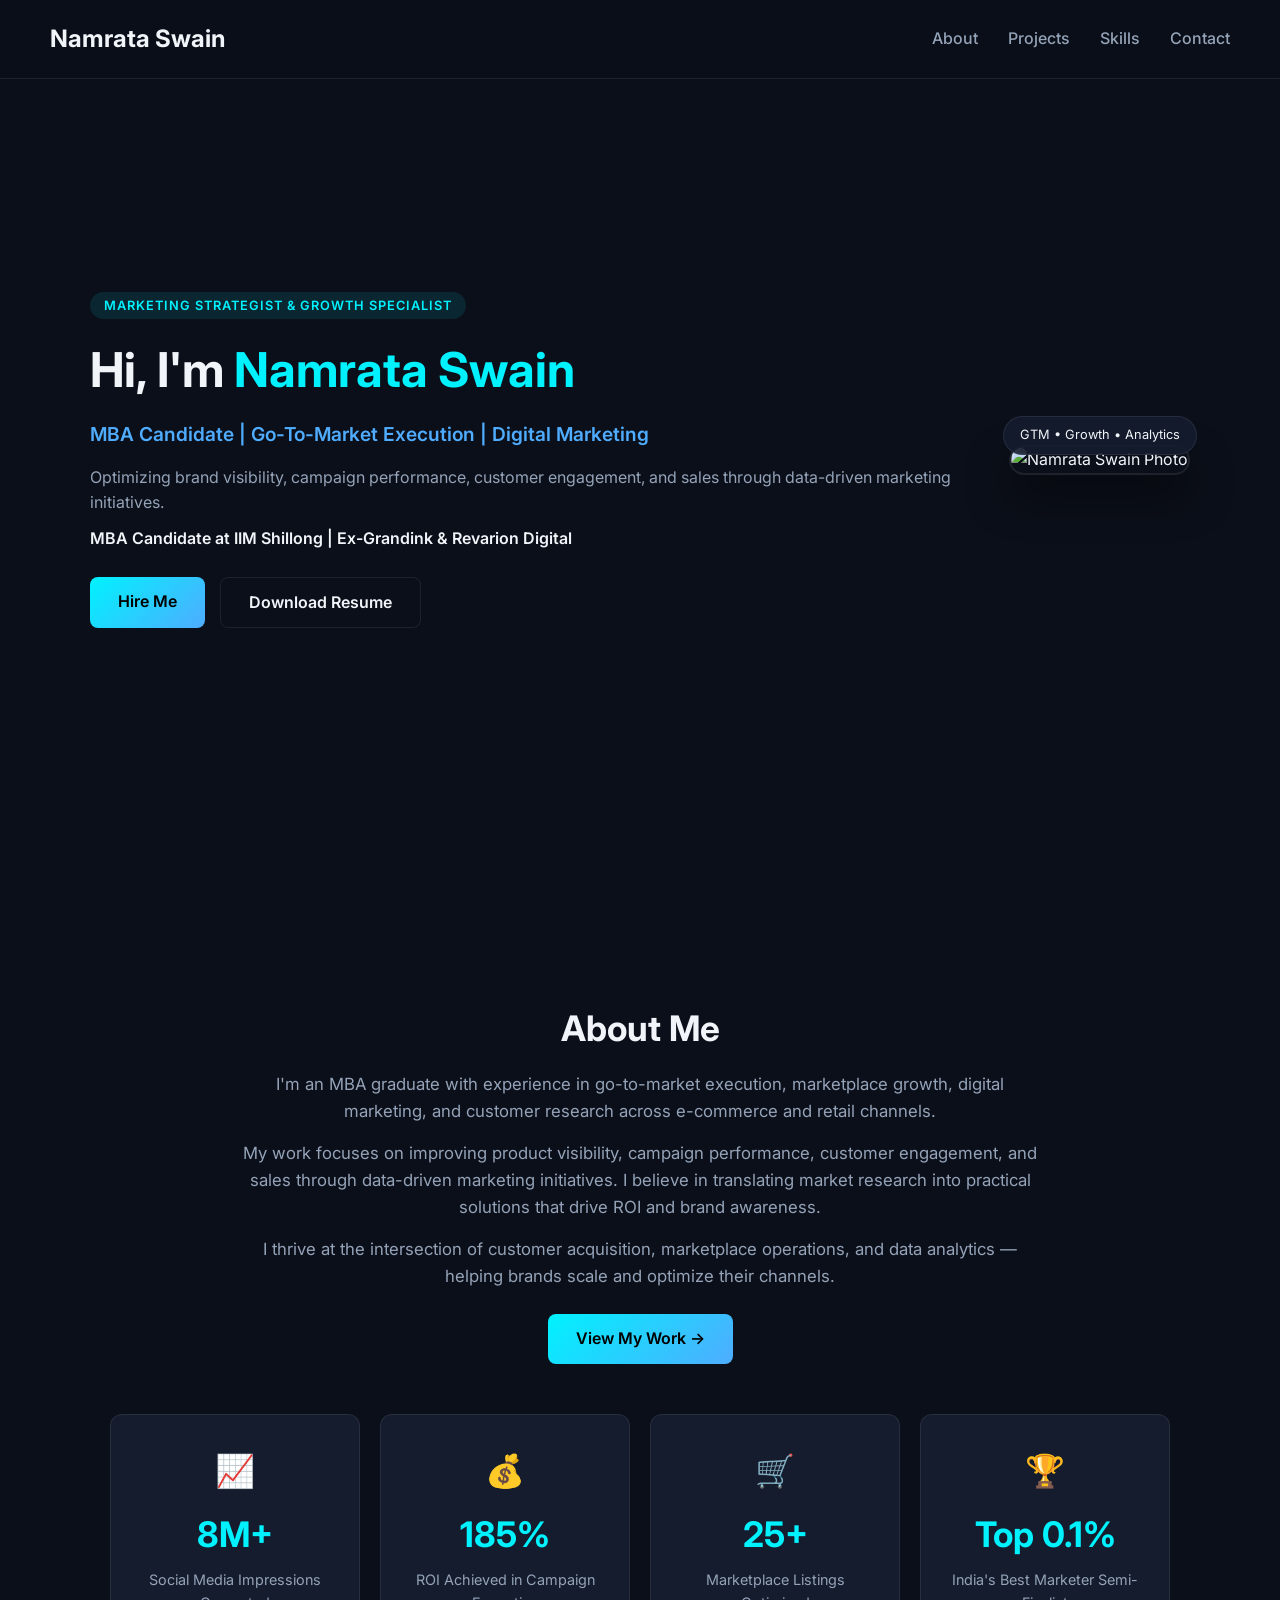
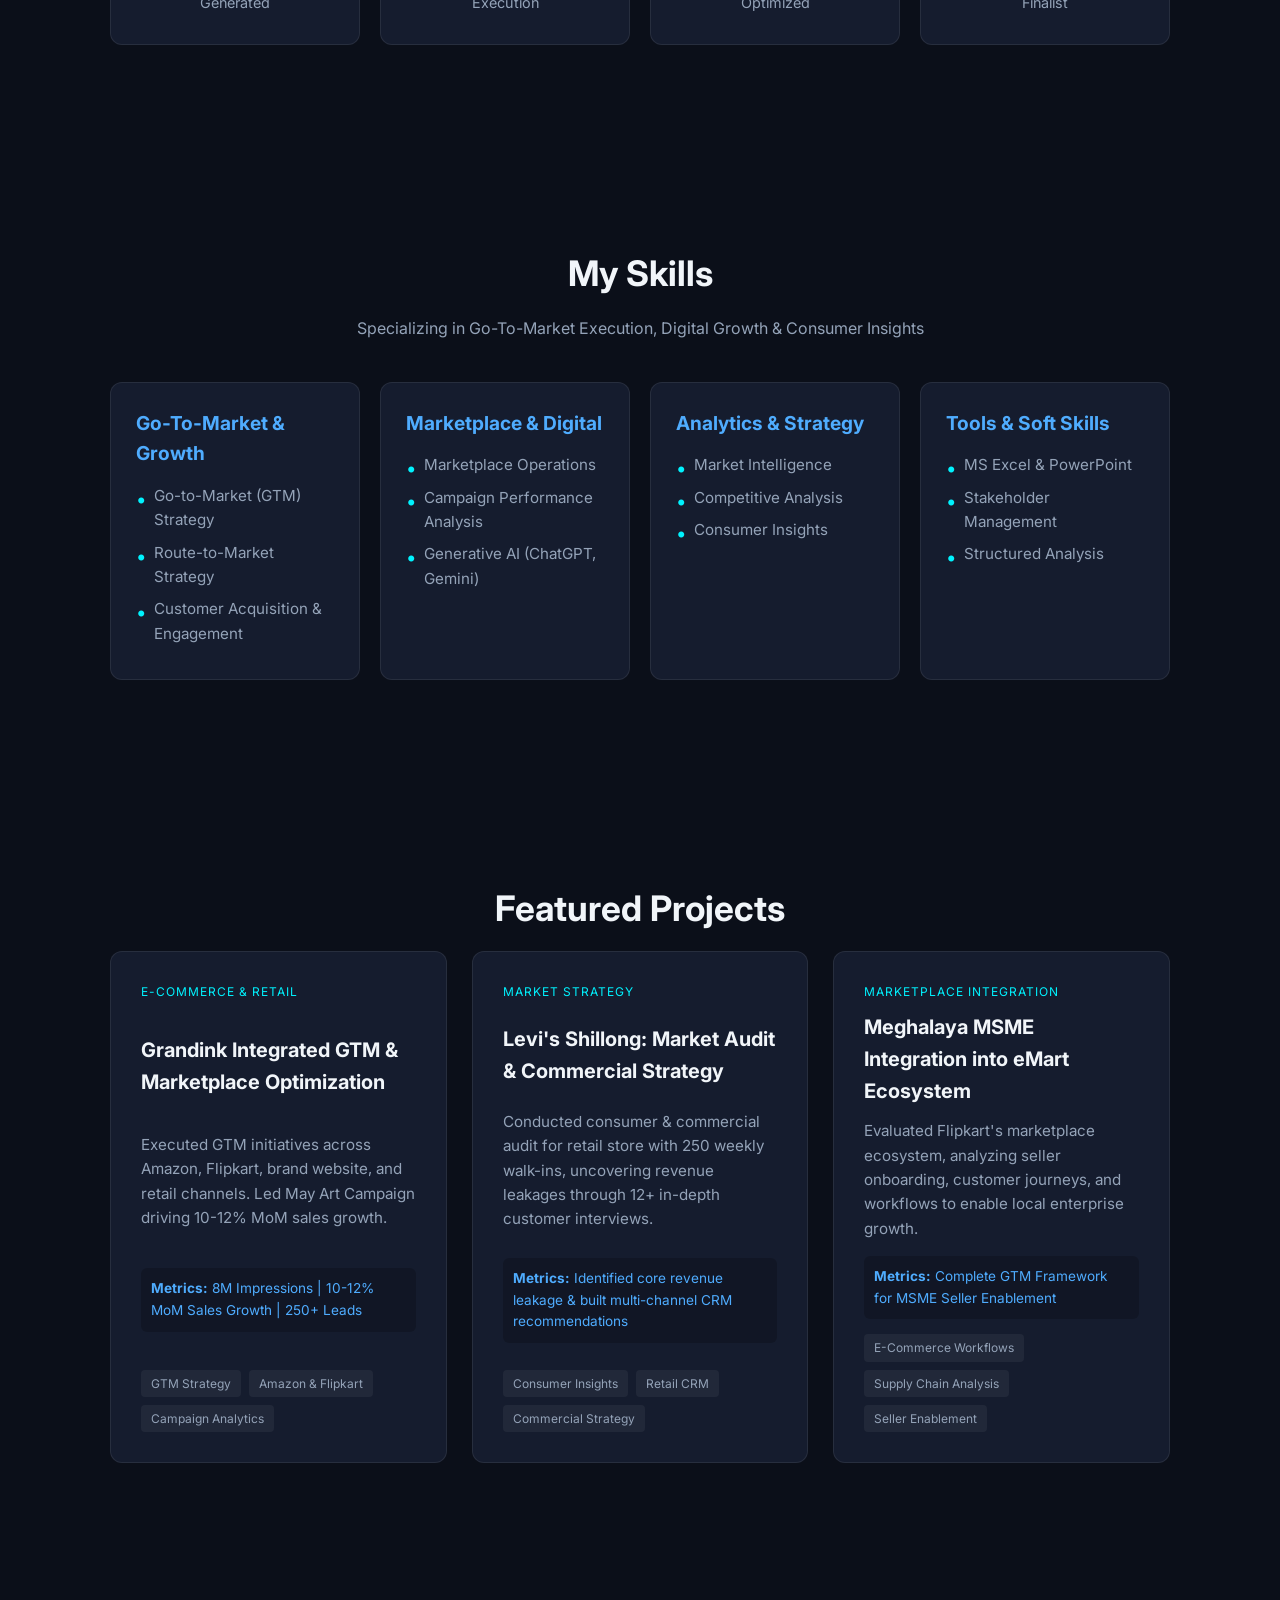
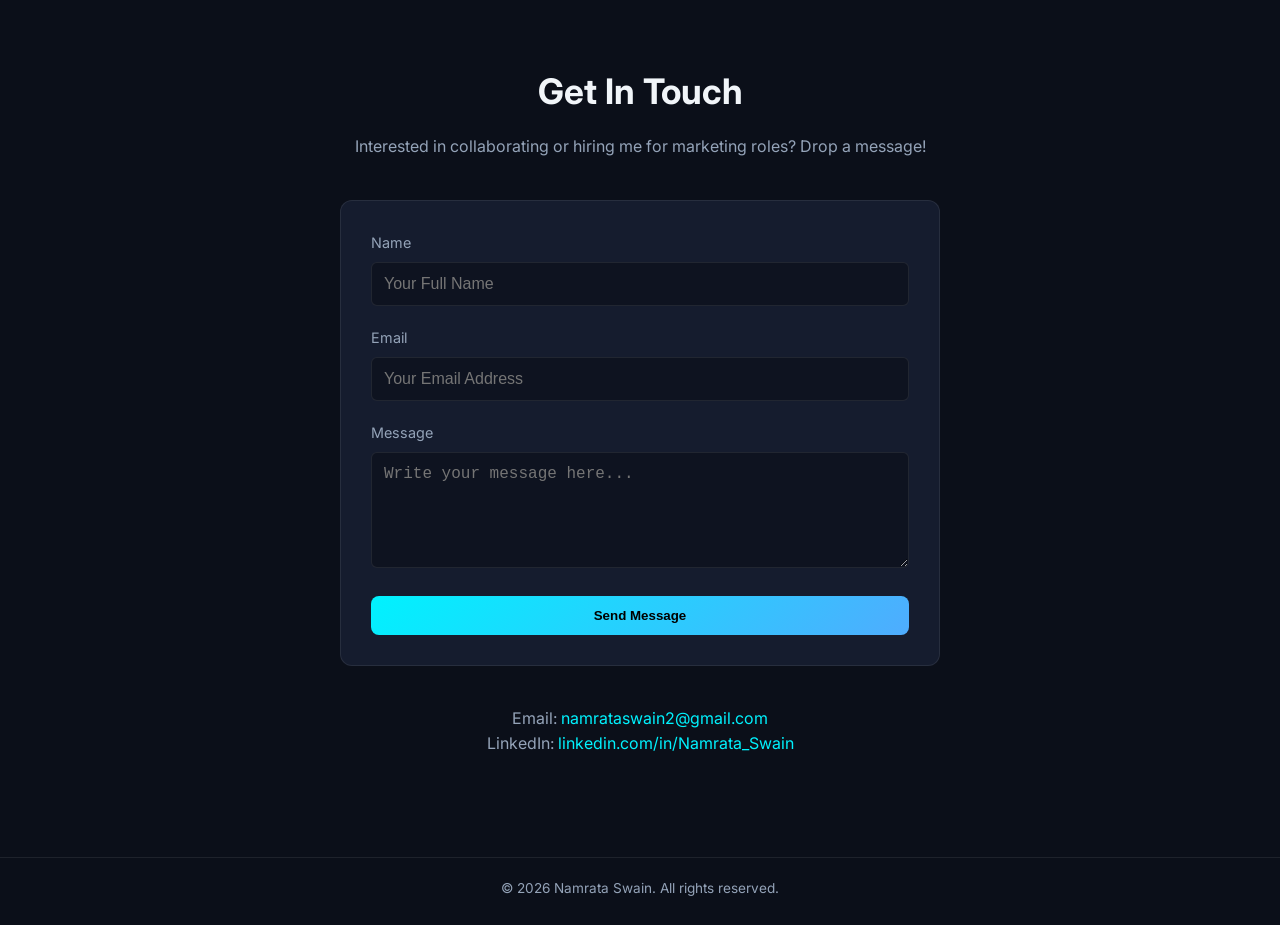
==== index.html @ 2a0ddb15 "Add files via upload" ====
<!DOCTYPE html><html lang="en"><head><meta http-equiv="Content-Type" content="text/html; charset=UTF-8">
  
  <meta name="viewport" content="width=device-width, initial-scale=1.0">
  <title>Namrata Swain | Marketing Portfolio</title>
  <link rel="stylesheet" href="style.css">
  <link rel="preconnect" href="https://fonts.googleapis.com/">
  <link rel="preconnect" href="https://fonts.gstatic.com/" crossorigin="">
  <link href="https://fonts.googleapis.com/css2?family=Inter:wght@300;400;600;700&amp;display=swap" rel="stylesheet">
</head>
<body>

  <!-- Navigation Bar -->
  <nav class="navbar">
    <div class="logo">Namrata Swain</div>
    <ul class="nav-links">
      <li><a href="file:///C:/Users/asus/Downloads/gemini-code-1789942328117.html#about">About</a></li>
      <li><a href="file:///C:/Users/asus/Downloads/gemini-code-1789942328117.html#projects">Projects</a></li>
      <li><a href="file:///C:/Users/asus/Downloads/gemini-code-1789942328117.html#skills">Skills</a></li>
      <li><a href="file:///C:/Users/asus/Downloads/gemini-code-1789942328117.html#contact">Contact</a></li>
    </ul>
  </nav>

  <!-- Section 1: Hero / Introduction -->
  <section id="home" class="hero-section">
    <div class="hero-container">
      <div class="hero-text">
        <span class="badge">MARKETING STRATEGIST &amp; GROWTH SPECIALIST</span>
        <h1>Hi, I'm <span class="highlight">Namrata Swain</span></h1>
        <h2>MBA Candidate | Go-To-Market Execution | Digital Marketing</h2>
        <p>Optimizing brand visibility, campaign performance, customer engagement, and sales through data-driven marketing initiatives.</p>
        <p class="sub-lead">MBA Candidate at IIM Shillong | Ex-Grandink &amp; Revarion Digital</p>
        <div class="hero-buttons">
          <a href="file:///C:/Users/asus/Downloads/gemini-code-1789942328117.html#contact" class="btn btn-primary">Hire Me</a>
          <a href="file:///C:/Users/asus/Downloads/Namrata_Swain_CV.pdf" download="" class="btn btn-secondary">Download Resume</a>
        </div>
      </div>
      <div class="hero-image-container">
        <!-- Photo path added below -->
        <img src="file:///C:/Users/asus/Desktop/Documents/profile.jpg.jpg" alt="Namrata Swain Photo" class="profile-img">
        <div class="img-badge">GTM • Growth • Analytics</div>
      </div>
    </div>
  </section>

  <!-- Section 2: About Me -->
  <section id="about" class="about-section">
    <div class="container">
      <h2 class="section-title">About Me</h2>
      <div class="about-content">
        <p>I'm an MBA graduate with experience in go-to-market execution, marketplace growth, digital marketing, and customer research across e-commerce and retail channels.</p>
        <p>My work focuses on improving product visibility, campaign performance, customer engagement, and sales through data-driven marketing initiatives. I believe in translating market research into practical solutions that drive ROI and brand awareness.</p>
        <p>I thrive at the intersection of customer acquisition, marketplace operations, and data analytics — helping brands scale and optimize their channels.</p>
        <div class="about-action">
          <a href="file:///C:/Users/asus/Downloads/gemini-code-1789942328117.html#projects" class="btn btn-primary">View My Work →</a>
        </div>
      </div>

      <!-- Highlights Grid (Interactive Boxes) -->
      <div class="stats-grid">
        <div class="stat-card">
          <div class="stat-icon">📈</div>
          <div class="stat-number">8M+</div>
          <div class="stat-label">Social Media Impressions Generated</div>
        </div>
        <div class="stat-card">
          <div class="stat-icon">💰</div>
          <div class="stat-number">185%</div>
          <div class="stat-label">ROI Achieved in Campaign Execution</div>
        </div>
        <div class="stat-card">
          <div class="stat-icon">🛒</div>
          <div class="stat-number">25+</div>
          <div class="stat-label">Marketplace Listings Optimized</div>
        </div>
        <div class="stat-card">
          <div class="stat-icon">🏆</div>
          <div class="stat-number">Top 0.1%</div>
          <div class="stat-label">India's Best Marketer Semi-Finalist</div>
        </div>
      </div>
    </div>
  </section>

  <!-- Section 3: Skills -->
  <section id="skills" class="skills-section">
    <div class="container">
      <h2 class="section-title">My Skills</h2>
      <p class="section-subtitle">Specializing in Go-To-Market Execution, Digital Growth &amp; Consumer Insights</p>
      
      <div class="skills-grid">
        <div class="skill-card">
          <h3>Go-To-Market &amp; Growth</h3>
          <ul>
            <li>Go-to-Market (GTM) Strategy</li>
            <li>Route-to-Market Strategy</li>
            <li>Customer Acquisition &amp; Engagement</li>
          </ul>
        </div>
        <div class="skill-card">
          <h3>Marketplace &amp; Digital</h3>
          <ul>
            <li>Marketplace Operations</li>
            <li>Campaign Performance Analysis</li>
            <li>Generative AI (ChatGPT, Gemini)</li>
          </ul>
        </div>
        <div class="skill-card">
          <h3>Analytics &amp; Strategy</h3>
          <ul>
            <li>Market Intelligence</li>
            <li>Competitive Analysis</li>
            <li>Consumer Insights</li>
          </ul>
        </div>
        <div class="skill-card">
          <h3>Tools &amp; Soft Skills</h3>
          <ul>
            <li>MS Excel &amp; PowerPoint</li>
            <li>Stakeholder Management</li>
            <li>Structured Analysis</li>
          </ul>
        </div>
      </div>
    </div>
  </section>

  <!-- Section 4: Projects -->
  <section id="projects" class="projects-section">
    <div class="container">
      <h2 class="section-title">Featured Projects</h2>
      <div class="projects-grid">
        
        <!-- Project 1 -->
        <div class="project-card">
          <div class="project-tag">E-Commerce &amp; Retail</div>
          <h3>Grandink Integrated GTM &amp; Marketplace Optimization</h3>
          <p class="project-desc">Executed GTM initiatives across Amazon, Flipkart, brand website, and retail channels. Led May Art Campaign driving 10-12% MoM sales growth.</p>
          <div class="project-metrics">
            <span><strong>Metrics:</strong> 8M Impressions | 10-12% MoM Sales Growth | 250+ Leads</span>
          </div>
          <div class="project-tools">
            <span class="tool-badge">GTM Strategy</span>
            <span class="tool-badge">Amazon &amp; Flipkart</span>
            <span class="tool-badge">Campaign Analytics</span>
          </div>
        </div>

        <!-- Project 2 -->
        <div class="project-card">
          <div class="project-tag">Market Strategy</div>
          <h3>Levi's Shillong: Market Audit &amp; Commercial Strategy</h3>
          <p class="project-desc">Conducted consumer &amp; commercial audit for retail store with 250 weekly walk-ins, uncovering revenue leakages through 12+ in-depth customer interviews.</p>
          <div class="project-metrics">
            <span><strong>Metrics:</strong> Identified core revenue leakage &amp; built multi-channel CRM recommendations</span>
          </div>
          <div class="project-tools">
            <span class="tool-badge">Consumer Insights</span>
            <span class="tool-badge">Retail CRM</span>
            <span class="tool-badge">Commercial Strategy</span>
          </div>
        </div>

        <!-- Project 3 -->
        <div class="project-card">
          <div class="project-tag">Marketplace Integration</div>
          <h3>Meghalaya MSME Integration into eMart Ecosystem</h3>
          <p class="project-desc">Evaluated Flipkart's marketplace ecosystem, analyzing seller onboarding, customer journeys, and workflows to enable local enterprise growth.</p>
          <div class="project-metrics">
            <span><strong>Metrics:</strong> Complete GTM Framework for MSME Seller Enablement</span>
          </div>
          <div class="project-tools">
            <span class="tool-badge">E-Commerce Workflows</span>
            <span class="tool-badge">Supply Chain Analysis</span>
            <span class="tool-badge">Seller Enablement</span>
          </div>
        </div>

      </div>
    </div>
  </section>

  <!-- Section 5: Contact -->
  <section id="contact" class="contact-section">
    <div class="container">
      <h2 class="section-title">Get In Touch</h2>
      <p class="section-subtitle">Interested in collaborating or hiring me for marketing roles? Drop a message!</p>
      
      <form action="https://formspree.io/f/YOUR_FORMSPREE_ID" method="POST" class="contact-form">
        <div class="form-group">
          <label for="name">Name</label>
          <input type="text" id="name" name="name" placeholder="Your Full Name" required="">
        </div>
        <div class="form-group">
          <label for="email">Email</label>
          <input type="email" id="email" name="email" placeholder="Your Email Address" required="">
        </div>
        <div class="form-group">
          <label for="message">Message</label>
          <textarea id="message" name="message" rows="5" placeholder="Write your message here..." required=""></textarea>
        </div>
        <button type="submit" class="btn btn-primary btn-block">Send Message</button>
      </form>

      <div class="contact-footer">
        <p>Email: <a href="mailto:namrataswain2@gmail.com">namrataswain2@gmail.com</a></p>
        <p>LinkedIn: <a href="https://linkedin.com/in/Namrata_Swain" target="_blank">linkedin.com/in/Namrata_Swain</a></p>
      </div>
    </div>
  </section>

  <footer class="footer">
    <p>© 2026 Namrata Swain. All rights reserved.</p>
  </footer>

</body></html>
---- style.css ----
:root {
  --bg-dark: #0b0f19;
  --bg-card: #151c2e;
  --text-main: #f1f5f9;
  --text-muted: #94a3b8;
  --accent-cyan: #00f2fe;
  --accent-purple: #4facfe;
  --btn-gradient: linear-gradient(135deg, #00f2fe 0%, #4facfe 100%);
  --card-border: rgba(255, 255, 255, 0.08);
}

* {
  margin: 0;
  padding: 0;
  box-sizing: border-box;
}

body {
  font-family: 'Inter', sans-serif;
  background-color: var(--bg-dark);
  color: var(--text-main);
  line-height: 1.6;
  scroll-behavior: smooth;
}

.container {
  max-width: 1100px;
  margin: 0 auto;
  padding: 0 20px;
}

/* Navbar */
.navbar {
  display: flex;
  justify-content: space-between;
  align-items: center;
  padding: 20px 50px;
  position: fixed;
  top: 0;
  width: 100%;
  background: rgba(11, 15, 25, 0.9);
  backdrop-filter: blur(10px);
  z-index: 1000;
  border-bottom: 1px solid var(--card-border);
}

.logo {
  font-size: 1.5rem;
  font-weight: 700;
  color: var(--text-main);
}

.nav-links {
  display: flex;
  list-style: none;
  gap: 30px;
}

.nav-links a {
  color: var(--text-muted);
  text-decoration: none;
  font-weight: 500;
  transition: color 0.3s;
}

.nav-links a:hover {
  color: var(--accent-cyan);
}

/* Sections */
section {
  padding: 100px 20px;
}

.section-title {
  font-size: 2.2rem;
  font-weight: 700;
  margin-bottom: 15px;
  text-align: center;
}

.section-subtitle {
  text-align: center;
  color: var(--text-muted);
  margin-bottom: 40px;
}

/* Hero Section */
.hero-section {
  min-height: 100vh;
  display: flex;
  align-items: center;
  justify-content: center;
  padding-top: 120px;
}

.hero-container {
  max-width: 1100px;
  display: flex;
  align-items: center;
  gap: 50px;
  flex-wrap: wrap;
}

.hero-text {
  flex: 1;
  min-width: 300px;
}

.badge {
  background: rgba(0, 242, 254, 0.1);
  color: var(--accent-cyan);
  padding: 6px 14px;
  border-radius: 20px;
  font-size: 0.8rem;
  font-weight: 600;
  letter-spacing: 1px;
}

.hero-text h1 {
  font-size: 3rem;
  margin: 15px 0 10px;
}

.highlight {
  color: var(--accent-cyan);
}

.hero-text h2 {
  font-size: 1.2rem;
  color: var(--accent-purple);
  margin-bottom: 15px;
  font-weight: 600;
}

.hero-text p {
  color: var(--text-muted);
  margin-bottom: 10px;
}

.sub-lead {
  font-weight: 600;
  color: var(--text-main) !important;
  margin-bottom: 25px !important;
}

.hero-buttons {
  display: flex;
  gap: 15px;
}

/* Buttons */
.btn {
  padding: 12px 28px;
  border-radius: 8px;
  text-decoration: none;
  font-weight: 600;
  transition: all 0.3s ease;
  cursor: pointer;
  display: inline-block;
  border: none;
}

.btn-primary {
  background: var(--btn-gradient);
  color: #000;
}

.btn-primary:hover {
  transform: translateY(-2px);
  box-shadow: 0 10px 20px rgba(0, 242, 254, 0.3);
}

.btn-secondary {
  background: transparent;
  color: var(--text-main);
  border: 1px solid var(--card-border);
}

.btn-secondary:hover {
  border-color: var(--accent-cyan);
  color: var(--accent-cyan);
}

.btn-block {
  width: 100%;
}

/* Hero Image */
.hero-image-container {
  position: relative;
}

.profile-img {
  width: 320px;
  height: 400px;
  object-fit: cover;
  border-radius: 16px;
  border: 2px solid var(--card-border);
  box-shadow: 0 20px 40px rgba(0, 0, 0, 0.5);
}

.img-badge {
  position: absolute;
  bottom: 20px;
  left: 50%;
  transform: translateX(-50%);
  background: rgba(21, 28, 46, 0.9);
  padding: 8px 16px;
  border-radius: 20px;
  font-size: 0.8rem;
  border: 1px solid var(--card-border);
  white-space: nowrap;
}

/* About & Stats */
.about-content {
  max-width: 800px;
  margin: 0 auto 50px;
  text-align: center;
}

.about-content p {
  color: var(--text-muted);
  margin-bottom: 15px;
  font-size: 1.05rem;
}

.about-action {
  margin-top: 25px;
}

.stats-grid {
  display: grid;
  grid-template-columns: repeat(auto-fit, minmax(220px, 1fr));
  gap: 20px;
  margin-top: 40px;
}

.stat-card {
  background: var(--bg-card);
  padding: 30px 20px;
  border-radius: 12px;
  text-align: center;
  border: 1px solid var(--card-border);
  transition: all 0.3s ease;
}

.stat-card:hover {
  transform: translateY(-8px);
  border-color: var(--accent-cyan);
  box-shadow: 0 10px 30px rgba(0, 242, 254, 0.15);
}

.stat-icon {
  font-size: 2rem;
  margin-bottom: 10px;
}

.stat-number {
  font-size: 2.2rem;
  font-weight: 700;
  color: var(--accent-cyan);
}

.stat-label {
  color: var(--text-muted);
  font-size: 0.9rem;
  margin-top: 5px;
}

/* Skills Grid */
.skills-grid {
  display: grid;
  grid-template-columns: repeat(auto-fit, minmax(240px, 1fr));
  gap: 20px;
}

.skill-card {
  background: var(--bg-card);
  padding: 25px;
  border-radius: 12px;
  border: 1px solid var(--card-border);
  transition: transform 0.3s ease;
}

.skill-card:hover {
  transform: translateY(-5px);
  border-color: var(--accent-cyan);
}

.skill-card h3 {
  font-size: 1.2rem;
  margin-bottom: 15px;
  color: var(--accent-purple);
}

.skill-card ul {
  list-style: none;
}

.skill-card li {
  color: var(--text-muted);
  margin-bottom: 8px;
  font-size: 0.95rem;
  position: relative;
  padding-left: 18px;
}

.skill-card li::before {
  content: "•";
  color: var(--accent-cyan);
  position: absolute;
  left: 0;
  font-size: 1.2rem;
}

/* Projects */
.projects-grid {
  display: grid;
  grid-template-columns: repeat(auto-fit, minmax(300px, 1fr));
  gap: 25px;
}

.project-card {
  background: var(--bg-card);
  padding: 30px;
  border-radius: 12px;
  border: 1px solid var(--card-border);
  display: flex;
  flex-direction: column;
  justify-content: space-between;
  transition: border-color 0.3s ease;
}

.project-card:hover {
  border-color: var(--accent-cyan);
}

.project-tag {
  font-size: 0.75rem;
  color: var(--accent-cyan);
  text-transform: uppercase;
  letter-spacing: 1px;
  margin-bottom: 10px;
}

.project-card h3 {
  font-size: 1.25rem;
  margin-bottom: 12px;
}

.project-desc {
  color: var(--text-muted);
  font-size: 0.95rem;
  margin-bottom: 15px;
}

.project-metrics {
  background: rgba(0, 0, 0, 0.2);
  padding: 10px;
  border-radius: 6px;
  font-size: 0.85rem;
  color: var(--accent-purple);
  margin-bottom: 15px;
}

.project-tools {
  display: flex;
  gap: 8px;
  flex-wrap: wrap;
}

.tool-badge {
  background: rgba(255, 255, 255, 0.05);
  padding: 4px 10px;
  border-radius: 4px;
  font-size: 0.75rem;
  color: var(--text-muted);
}

/* Contact Form */
.contact-form {
  max-width: 600px;
  margin: 0 auto 40px;
  background: var(--bg-card);
  padding: 30px;
  border-radius: 12px;
  border: 1px solid var(--card-border);
}

.form-group {
  margin-bottom: 20px;
}

.form-group label {
  display: block;
  margin-bottom: 8px;
  font-size: 0.9rem;
  color: var(--text-muted);
}

.form-group input,
.form-group textarea {
  width: 100%;
  padding: 12px;
  background: rgba(0, 0, 0, 0.3);
  border: 1px solid var(--card-border);
  border-radius: 6px;
  color: #fff;
  font-size: 1rem;
}

.form-group input:focus,
.form-group textarea:focus {
  outline: none;
  border-color: var(--accent-cyan);
}

.contact-footer {
  text-align: center;
  color: var(--text-muted);
}

.contact-footer a {
  color: var(--accent-cyan);
  text-decoration: none;
}

/* Footer */
.footer {
  text-align: center;
  padding: 20px;
  border-top: 1px solid var(--card-border);
  color: var(--text-muted);
  font-size: 0.85rem;
}

/* Mobile Responsiveness */
@media (max-width: 768px) {
  .hero-container {
    flex-direction: column;
    text-align: center;
  }
  .hero-buttons {
    justify-content: center;
  }
  .navbar {
    padding: 15px 20px;
  }
  .nav-links {
    gap: 15px;
    font-size: 0.9rem;
  }
}
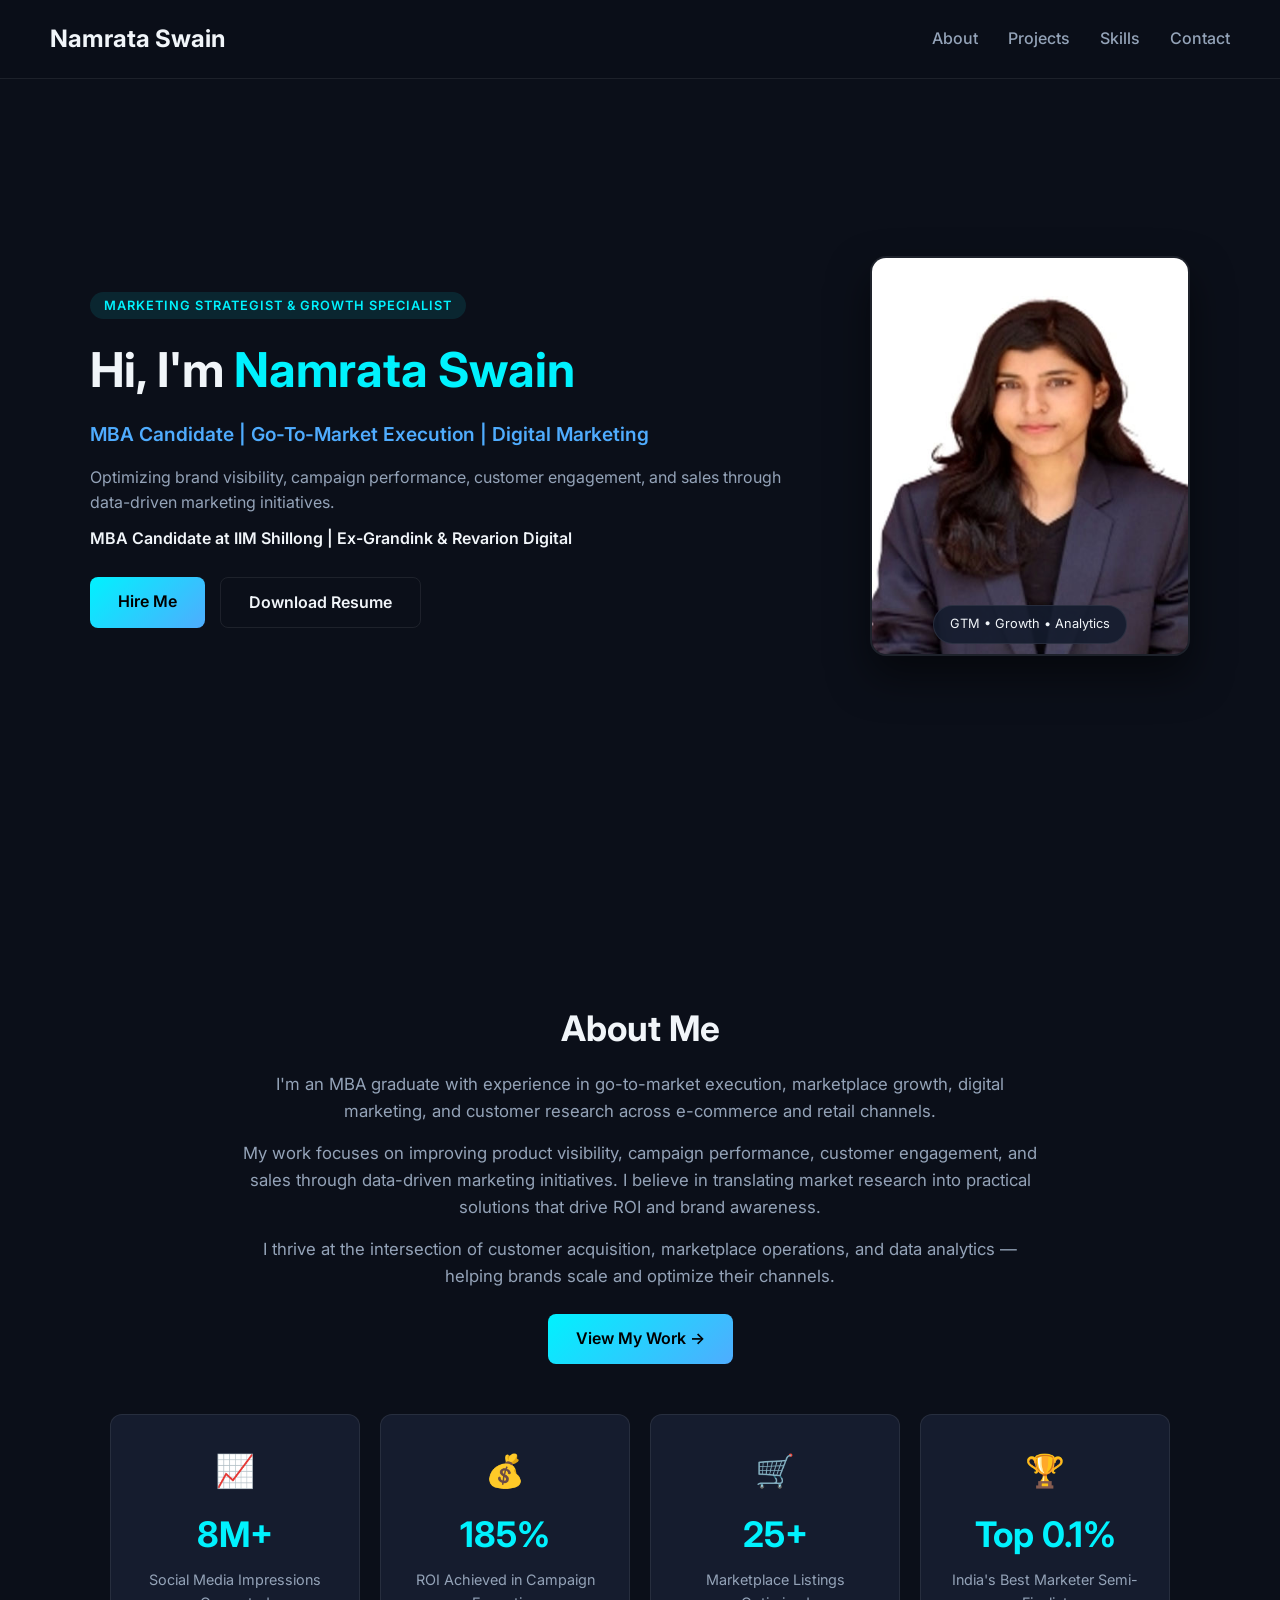
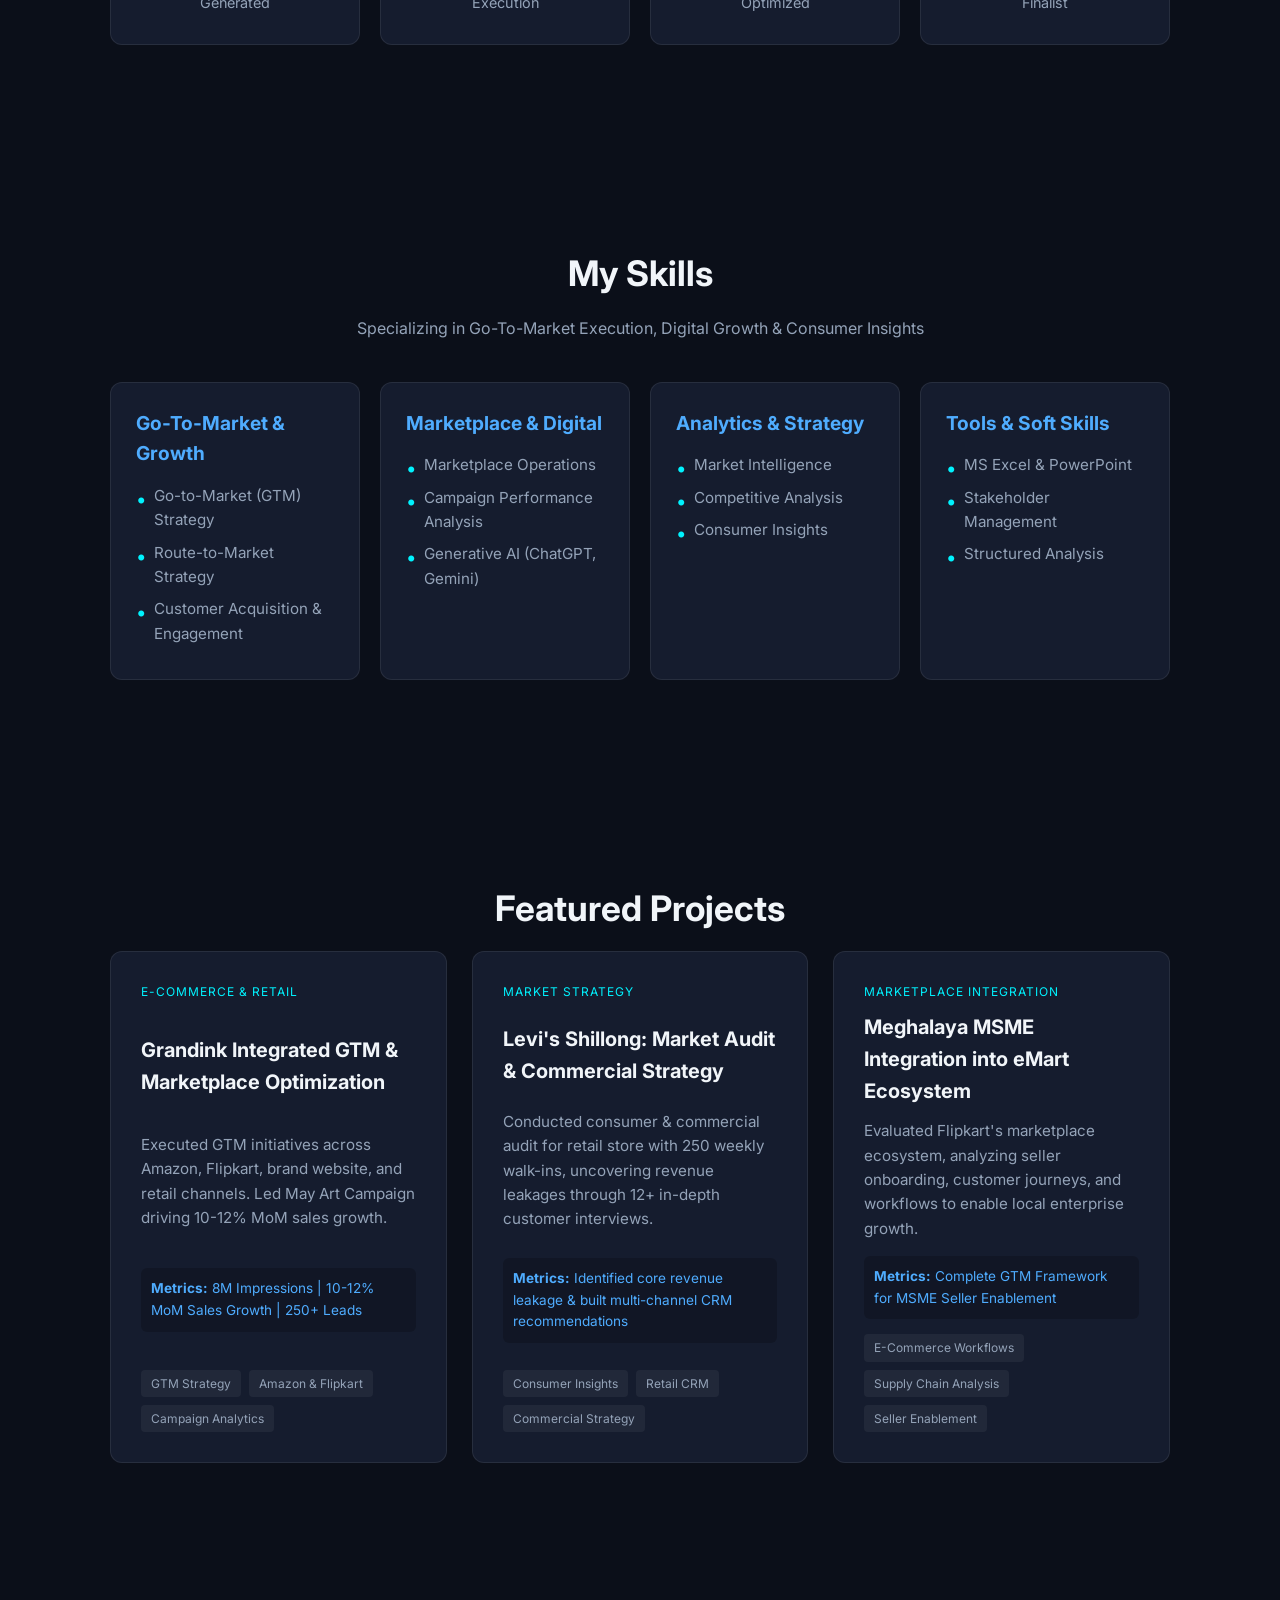
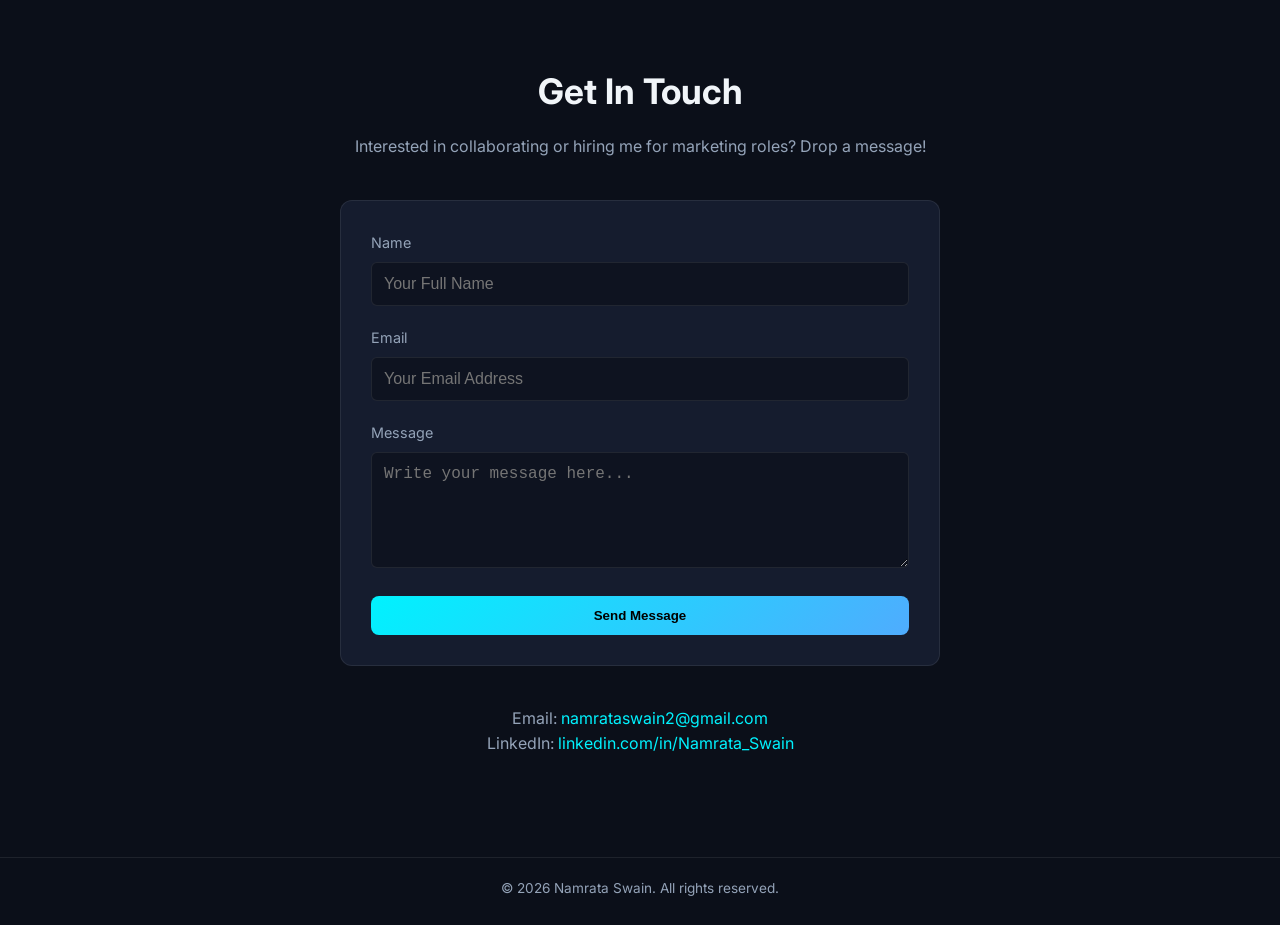
==== commit b5c5f434: "Add files via upload" ====
--- a/index.html
+++ b/index.html
@@ -1,11 +1,13 @@
-<!DOCTYPE html><html lang="en"><head><meta http-equiv="Content-Type" content="text/html; charset=UTF-8">
-  
+<!DOCTYPE html>
+<html lang="en">
+<head>
+  <meta charset="UTF-8">
   <meta name="viewport" content="width=device-width, initial-scale=1.0">
   <title>Namrata Swain | Marketing Portfolio</title>
   <link rel="stylesheet" href="style.css">
-  <link rel="preconnect" href="https://fonts.googleapis.com/">
-  <link rel="preconnect" href="https://fonts.gstatic.com/" crossorigin="">
-  <link href="https://fonts.googleapis.com/css2?family=Inter:wght@300;400;600;700&amp;display=swap" rel="stylesheet">
+  <link rel="preconnect" href="https://fonts.googleapis.com">
+  <link rel="preconnect" href="https://fonts.gstatic.com" crossorigin>
+  <link href="https://fonts.googleapis.com/css2?family=Inter:wght@300;400;600;700&display=swap" rel="stylesheet">
 </head>
 <body>
 
@@ -13,10 +15,10 @@
   <nav class="navbar">
     <div class="logo">Namrata Swain</div>
     <ul class="nav-links">
-      <li><a href="file:///C:/Users/asus/Downloads/gemini-code-1789942328117.html#about">About</a></li>
-      <li><a href="file:///C:/Users/asus/Downloads/gemini-code-1789942328117.html#projects">Projects</a></li>
-      <li><a href="file:///C:/Users/asus/Downloads/gemini-code-1789942328117.html#skills">Skills</a></li>
-      <li><a href="file:///C:/Users/asus/Downloads/gemini-code-1789942328117.html#contact">Contact</a></li>
+      <li><a href="#about">About</a></li>
+      <li><a href="#projects">Projects</a></li>
+      <li><a href="#skills">Skills</a></li>
+      <li><a href="#contact">Contact</a></li>
     </ul>
   </nav>
 
@@ -30,13 +32,12 @@
         <p>Optimizing brand visibility, campaign performance, customer engagement, and sales through data-driven marketing initiatives.</p>
         <p class="sub-lead">MBA Candidate at IIM Shillong | Ex-Grandink &amp; Revarion Digital</p>
         <div class="hero-buttons">
-          <a href="file:///C:/Users/asus/Downloads/gemini-code-1789942328117.html#contact" class="btn btn-primary">Hire Me</a>
-          <a href="file:///C:/Users/asus/Downloads/Namrata_Swain_CV.pdf" download="" class="btn btn-secondary">Download Resume</a>
+          <a href="#contact" class="btn btn-primary">Hire Me</a>
+          <a href="Namrata_Swain_CV.pdf" download class="btn btn-secondary">Download Resume</a>
         </div>
       </div>
       <div class="hero-image-container">
-        <!-- Photo path added below -->
-        <img src="file:///C:/Users/asus/Desktop/Documents/profile.jpg.jpg" alt="Namrata Swain Photo" class="profile-img">
+        <img src="profile.jpg" alt="Namrata Swain Photo" class="profile-img">
         <div class="img-badge">GTM • Growth • Analytics</div>
       </div>
     </div>
@@ -51,11 +52,11 @@
         <p>My work focuses on improving product visibility, campaign performance, customer engagement, and sales through data-driven marketing initiatives. I believe in translating market research into practical solutions that drive ROI and brand awareness.</p>
         <p>I thrive at the intersection of customer acquisition, marketplace operations, and data analytics — helping brands scale and optimize their channels.</p>
         <div class="about-action">
-          <a href="file:///C:/Users/asus/Downloads/gemini-code-1789942328117.html#projects" class="btn btn-primary">View My Work →</a>
-        </div>
-      </div>
-
-      <!-- Highlights Grid (Interactive Boxes) -->
+          <a href="#projects" class="btn btn-primary">View My Work →</a>
+        </div>
+      </div>
+
+      <!-- Highlights Grid -->
       <div class="stats-grid">
         <div class="stat-card">
           <div class="stat-icon">📈</div>
@@ -130,7 +131,6 @@
       <h2 class="section-title">Featured Projects</h2>
       <div class="projects-grid">
         
-        <!-- Project 1 -->
         <div class="project-card">
           <div class="project-tag">E-Commerce &amp; Retail</div>
           <h3>Grandink Integrated GTM &amp; Marketplace Optimization</h3>
@@ -145,7 +145,6 @@
           </div>
         </div>
 
-        <!-- Project 2 -->
         <div class="project-card">
           <div class="project-tag">Market Strategy</div>
           <h3>Levi's Shillong: Market Audit &amp; Commercial Strategy</h3>
@@ -160,7 +159,6 @@
           </div>
         </div>
 
-        <!-- Project 3 -->
         <div class="project-card">
           <div class="project-tag">Marketplace Integration</div>
           <h3>Meghalaya MSME Integration into eMart Ecosystem</h3>
@@ -188,15 +186,15 @@
       <form action="https://formspree.io/f/YOUR_FORMSPREE_ID" method="POST" class="contact-form">
         <div class="form-group">
           <label for="name">Name</label>
-          <input type="text" id="name" name="name" placeholder="Your Full Name" required="">
+          <input type="text" id="name" name="name" placeholder="Your Full Name" required>
         </div>
         <div class="form-group">
           <label for="email">Email</label>
-          <input type="email" id="email" name="email" placeholder="Your Email Address" required="">
+          <input type="email" id="email" name="email" placeholder="Your Email Address" required>
         </div>
         <div class="form-group">
           <label for="message">Message</label>
-          <textarea id="message" name="message" rows="5" placeholder="Write your message here..." required=""></textarea>
+          <textarea id="message" name="message" rows="5" placeholder="Write your message here..." required></textarea>
         </div>
         <button type="submit" class="btn btn-primary btn-block">Send Message</button>
       </form>
@@ -212,4 +210,5 @@
     <p>© 2026 Namrata Swain. All rights reserved.</p>
   </footer>
 
-</body></html>+</body>
+</html>
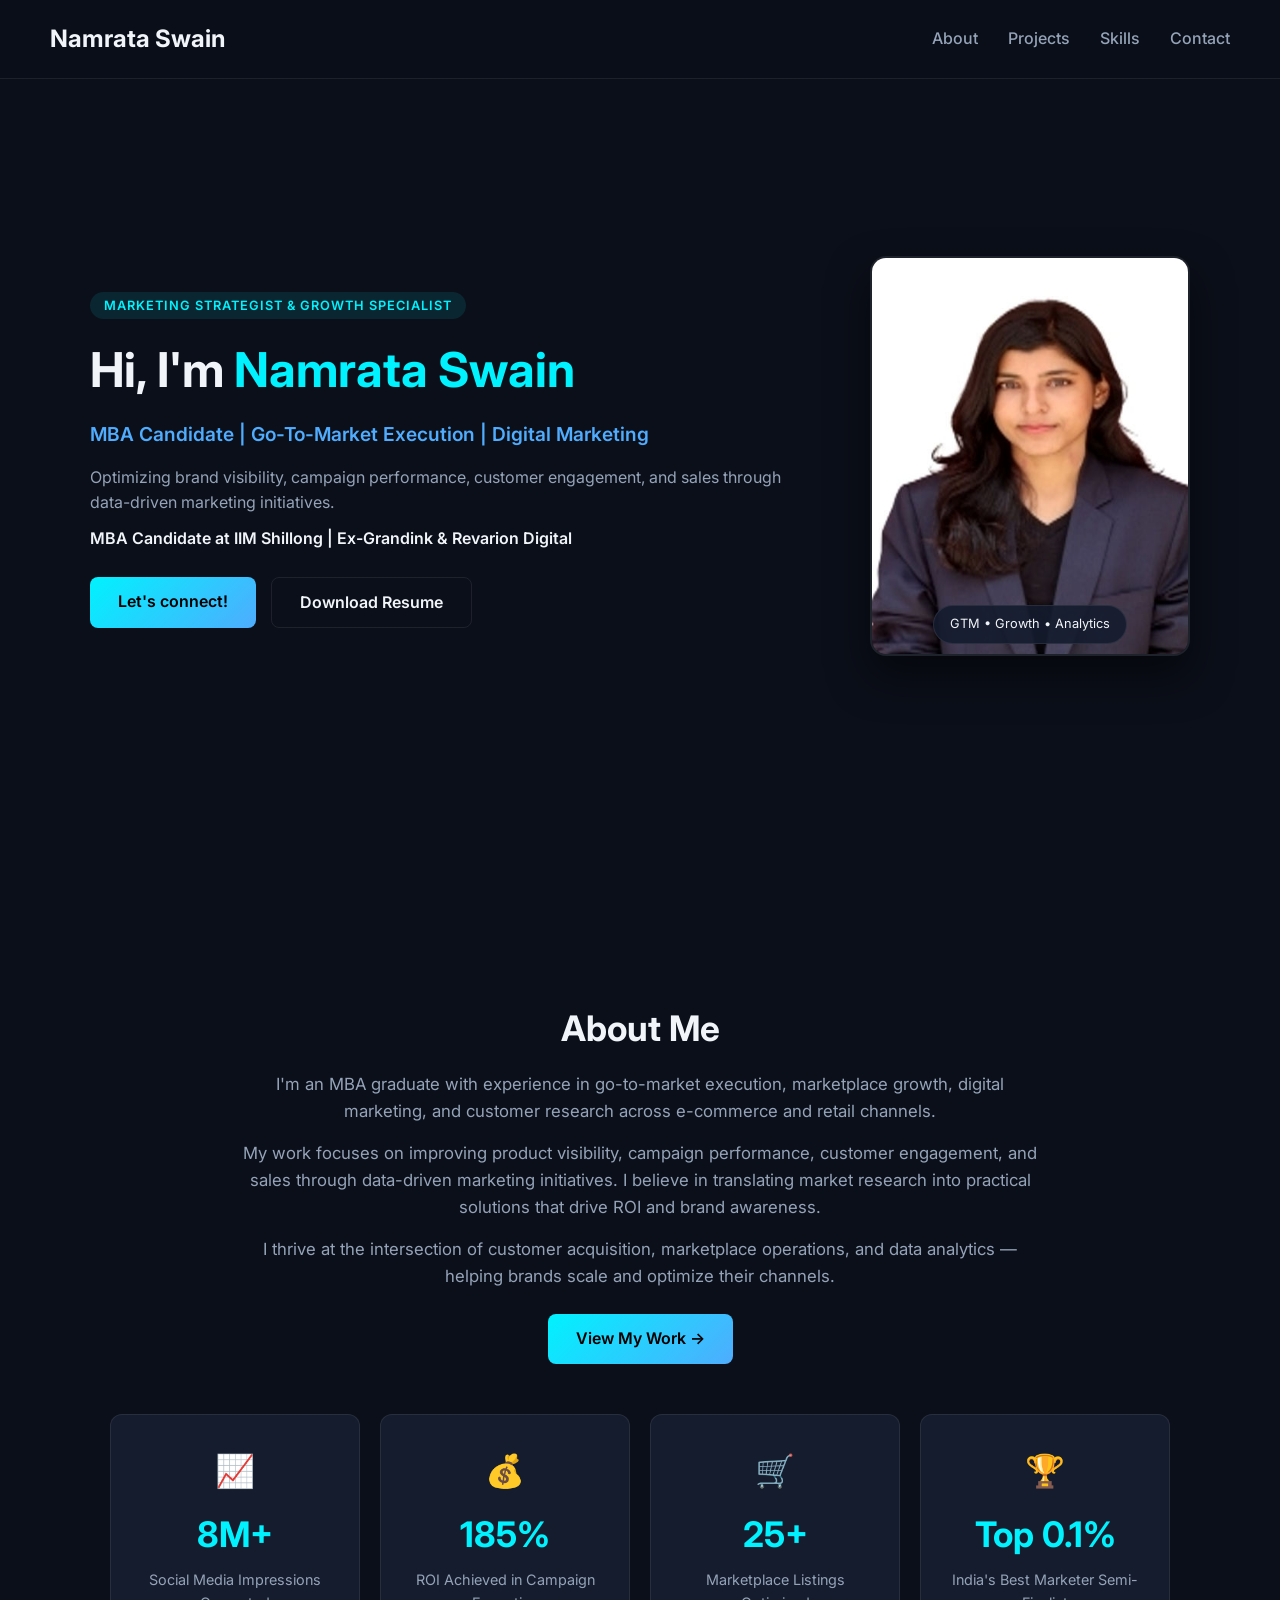
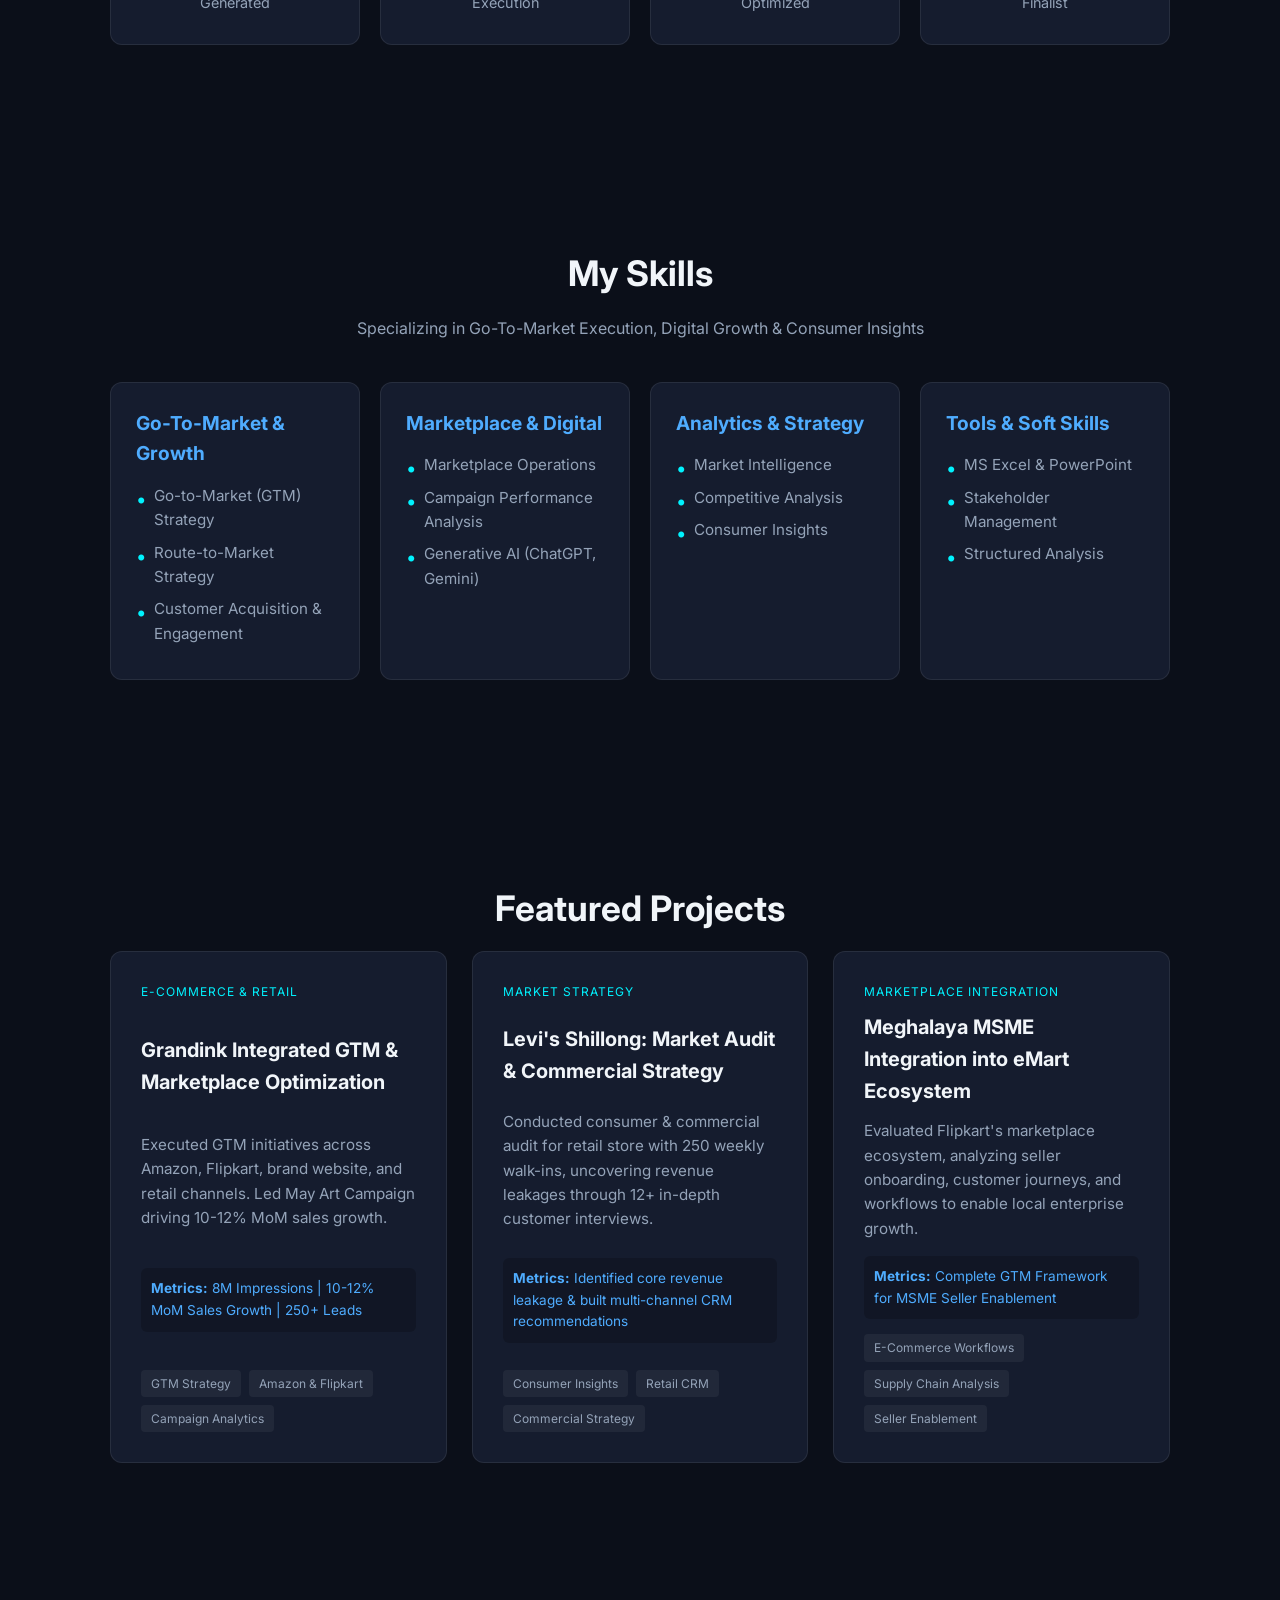
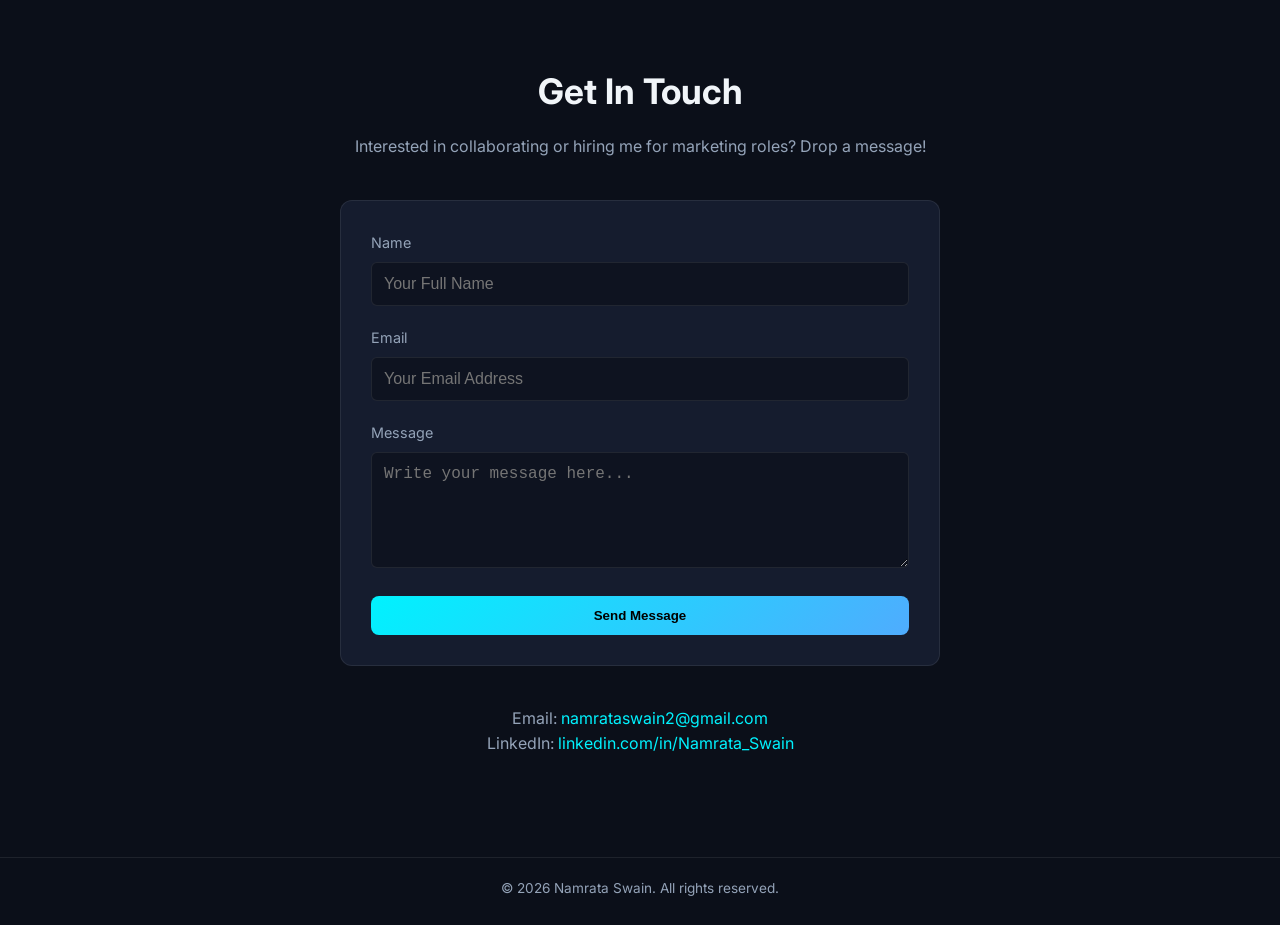
==== commit ffea873e: "Change button text from 'Hire Me' to 'Let's connect!'" ====
--- a/index.html
+++ b/index.html
@@ -32,7 +32,7 @@
         <p>Optimizing brand visibility, campaign performance, customer engagement, and sales through data-driven marketing initiatives.</p>
         <p class="sub-lead">MBA Candidate at IIM Shillong | Ex-Grandink &amp; Revarion Digital</p>
         <div class="hero-buttons">
-          <a href="#contact" class="btn btn-primary">Hire Me</a>
+          <a href="#contact" class="btn btn-primary">Let's connect!</a>
           <a href="Namrata_Swain_CV.pdf" download class="btn btn-secondary">Download Resume</a>
         </div>
       </div>
@@ -183,7 +183,8 @@
       <h2 class="section-title">Get In Touch</h2>
       <p class="section-subtitle">Interested in collaborating or hiring me for marketing roles? Drop a message!</p>
       
-      <form action="https://formspree.io/f/YOUR_FORMSPREE_ID" method="POST" class="contact-form">
+      <!-- Updated Formspree Action Below -->
+      <form action="https://formspree.io/f/xjykwvrz" method="POST" class="contact-form">
         <div class="form-group">
           <label for="name">Name</label>
           <input type="text" id="name" name="name" placeholder="Your Full Name" required>
@@ -211,4 +212,4 @@
   </footer>
 
 </body>
-</html>+</html>
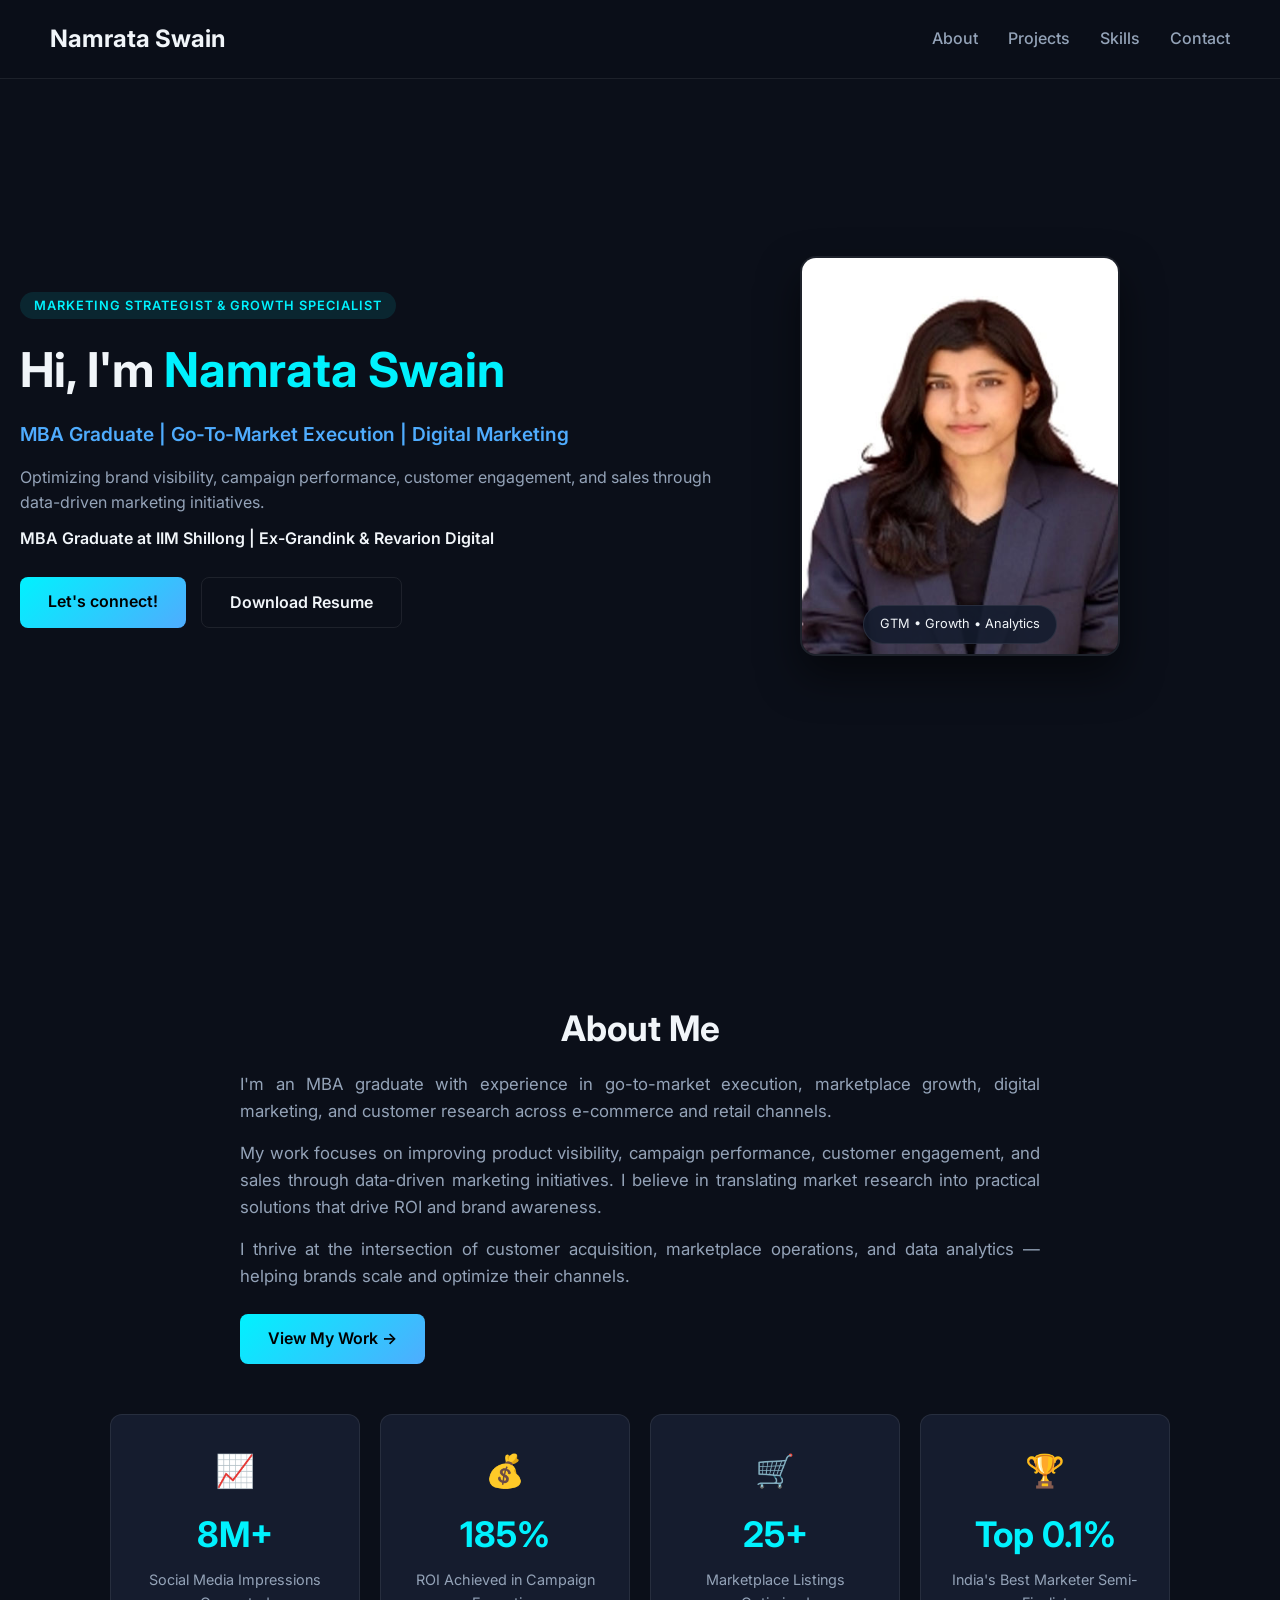
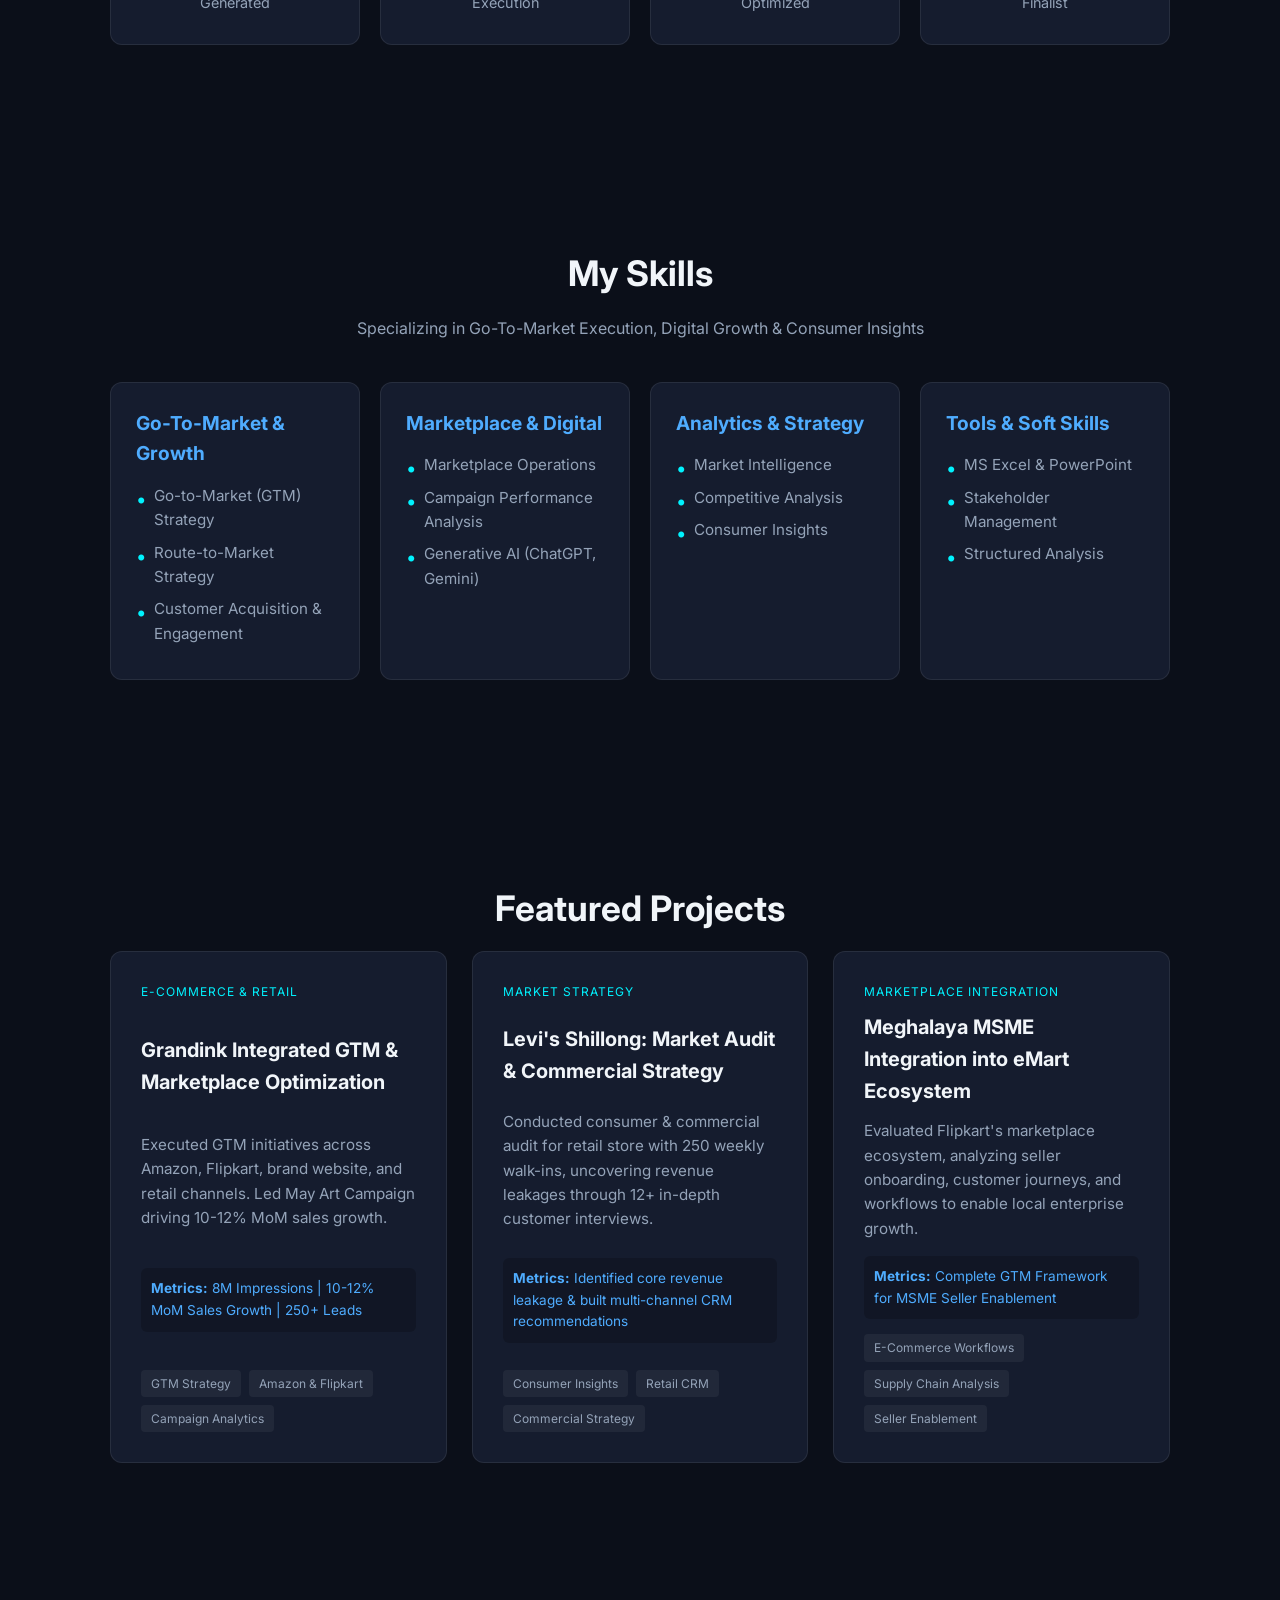
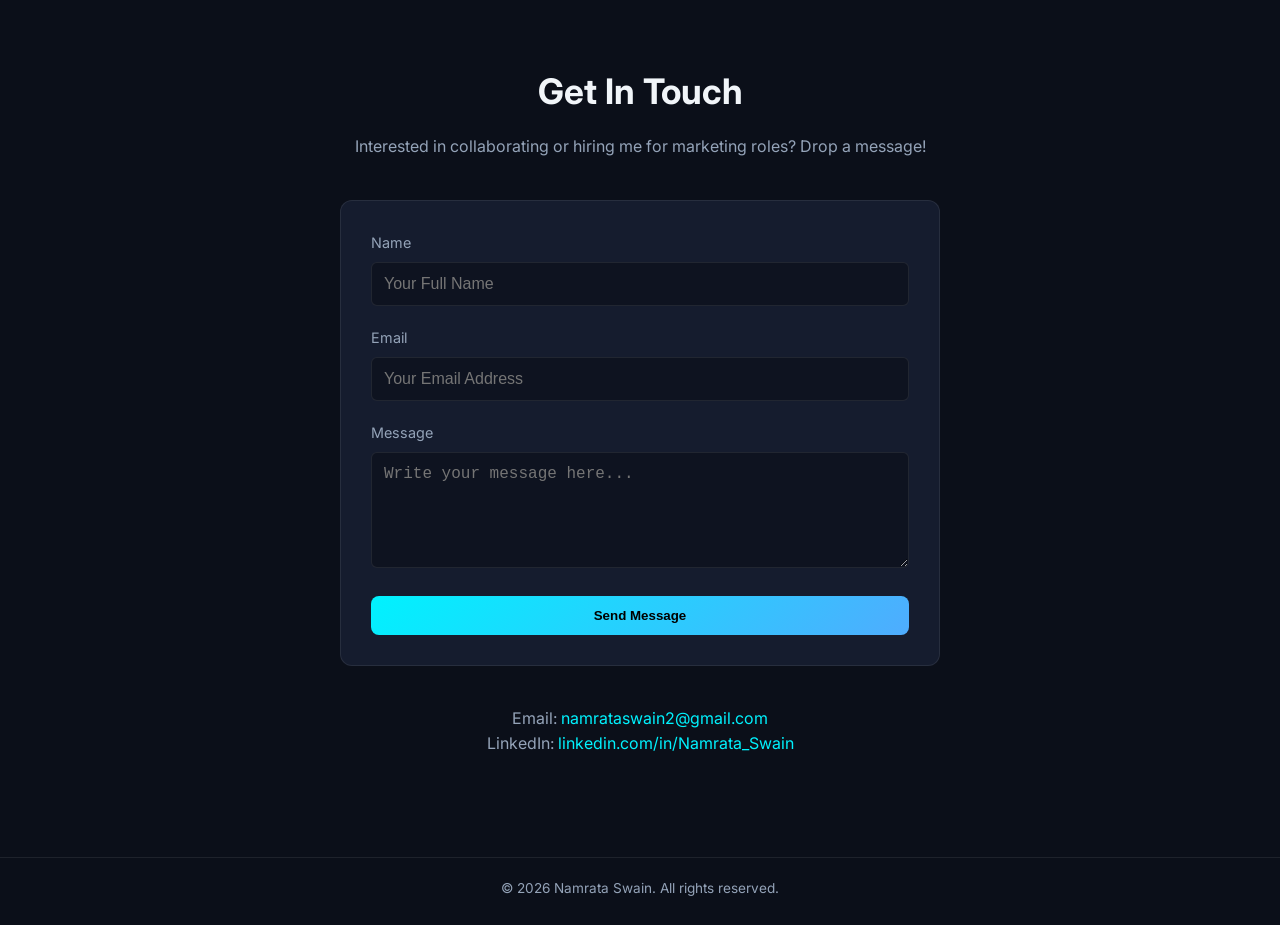
==== commit f9cd2ec6: "Update MBA Candidate to MBA Graduate in index.html" ====
--- a/index.html
+++ b/index.html
@@ -28,9 +28,9 @@
       <div class="hero-text">
         <span class="badge">MARKETING STRATEGIST &amp; GROWTH SPECIALIST</span>
         <h1>Hi, I'm <span class="highlight">Namrata Swain</span></h1>
-        <h2>MBA Candidate | Go-To-Market Execution | Digital Marketing</h2>
+        <h2>MBA Graduate | Go-To-Market Execution | Digital Marketing</h2>
         <p>Optimizing brand visibility, campaign performance, customer engagement, and sales through data-driven marketing initiatives.</p>
-        <p class="sub-lead">MBA Candidate at IIM Shillong | Ex-Grandink &amp; Revarion Digital</p>
+        <p class="sub-lead">MBA Graduate at IIM Shillong | Ex-Grandink &amp; Revarion Digital</p>
         <div class="hero-buttons">
           <a href="#contact" class="btn btn-primary">Let's connect!</a>
           <a href="Namrata_Swain_CV.pdf" download class="btn btn-secondary">Download Resume</a>
--- a/style.css
+++ b/style.css
@@ -90,7 +90,7 @@
   min-height: 100vh;
   display: flex;
   align-items: center;
-  justify-content: center;
+  justify-content: space-between;
   padding-top: 120px;
 }
 
@@ -217,7 +217,8 @@
 .about-content {
   max-width: 800px;
   margin: 0 auto 50px;
-  text-align: center;
+  text-align: justify;
+  text-justify: inter-word;
 }
 
 .about-content p {
@@ -452,4 +453,4 @@
     gap: 15px;
     font-size: 0.9rem;
   }
-}+}
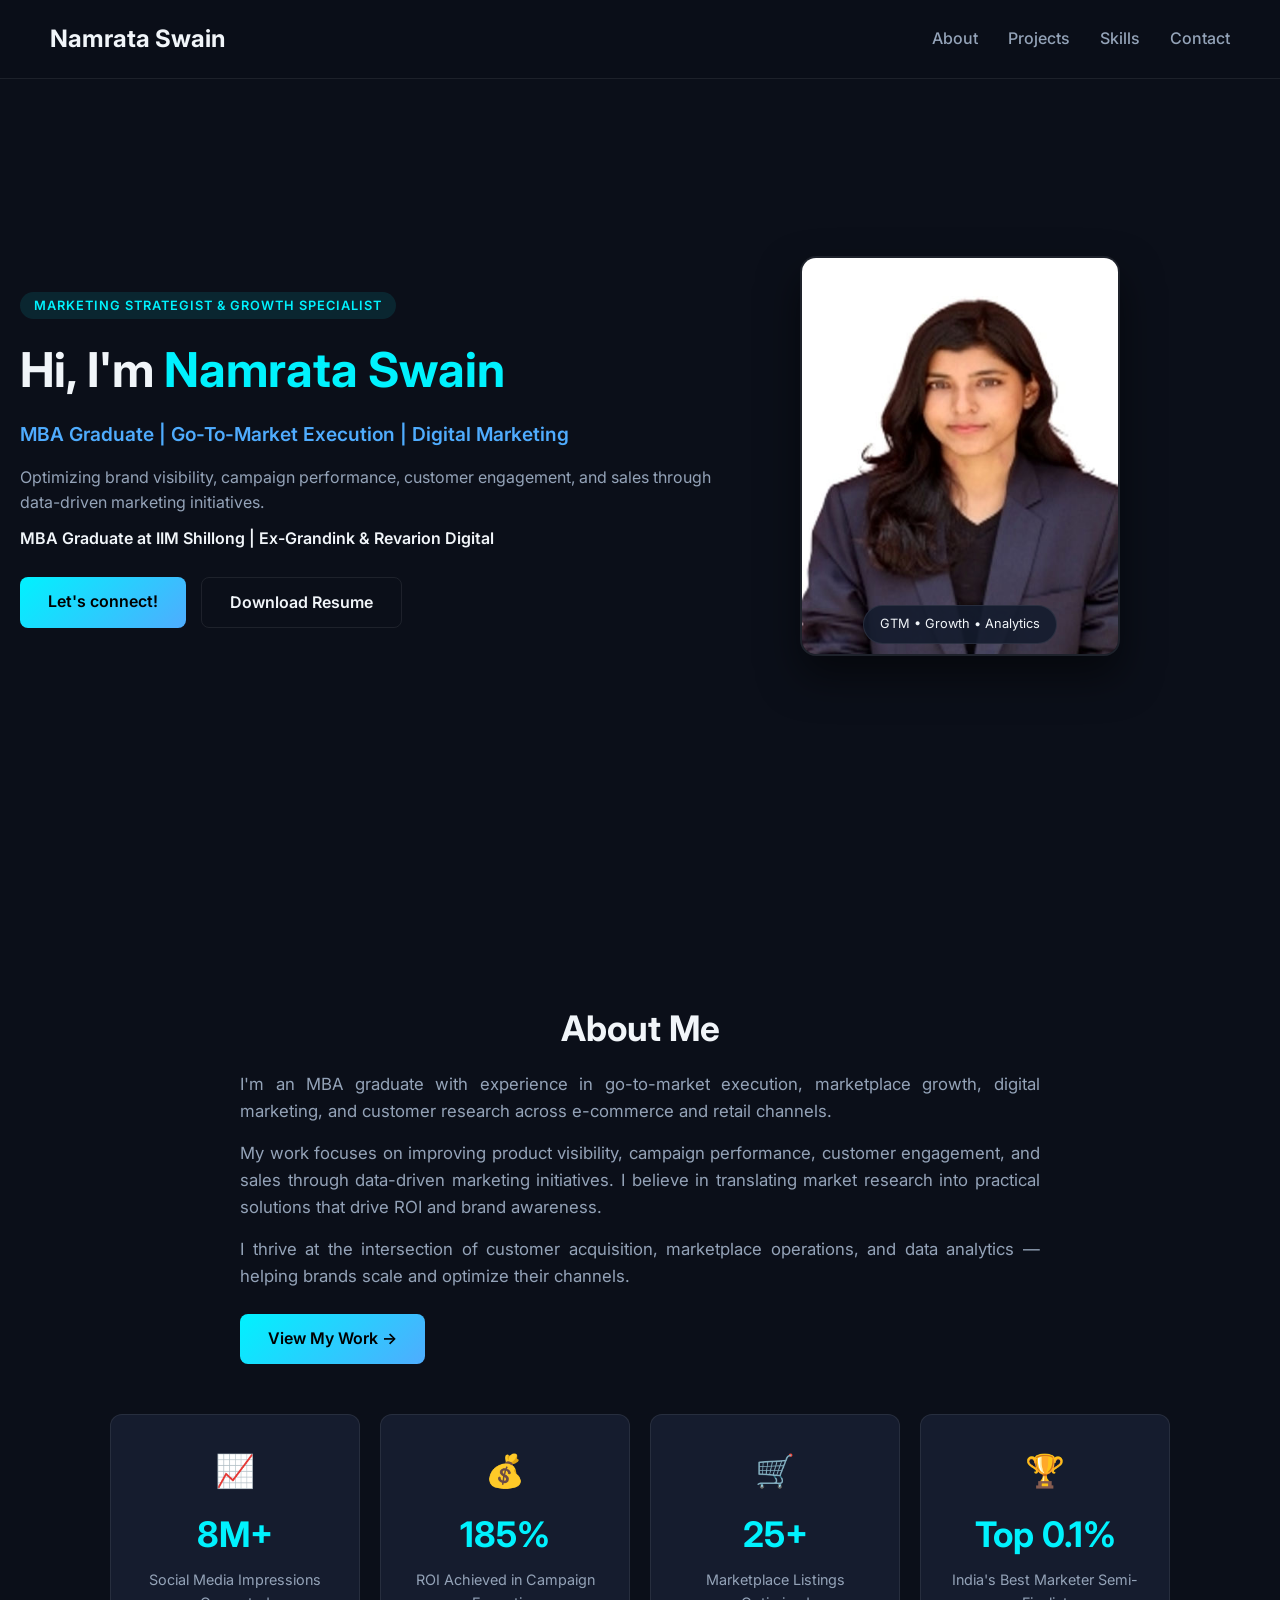
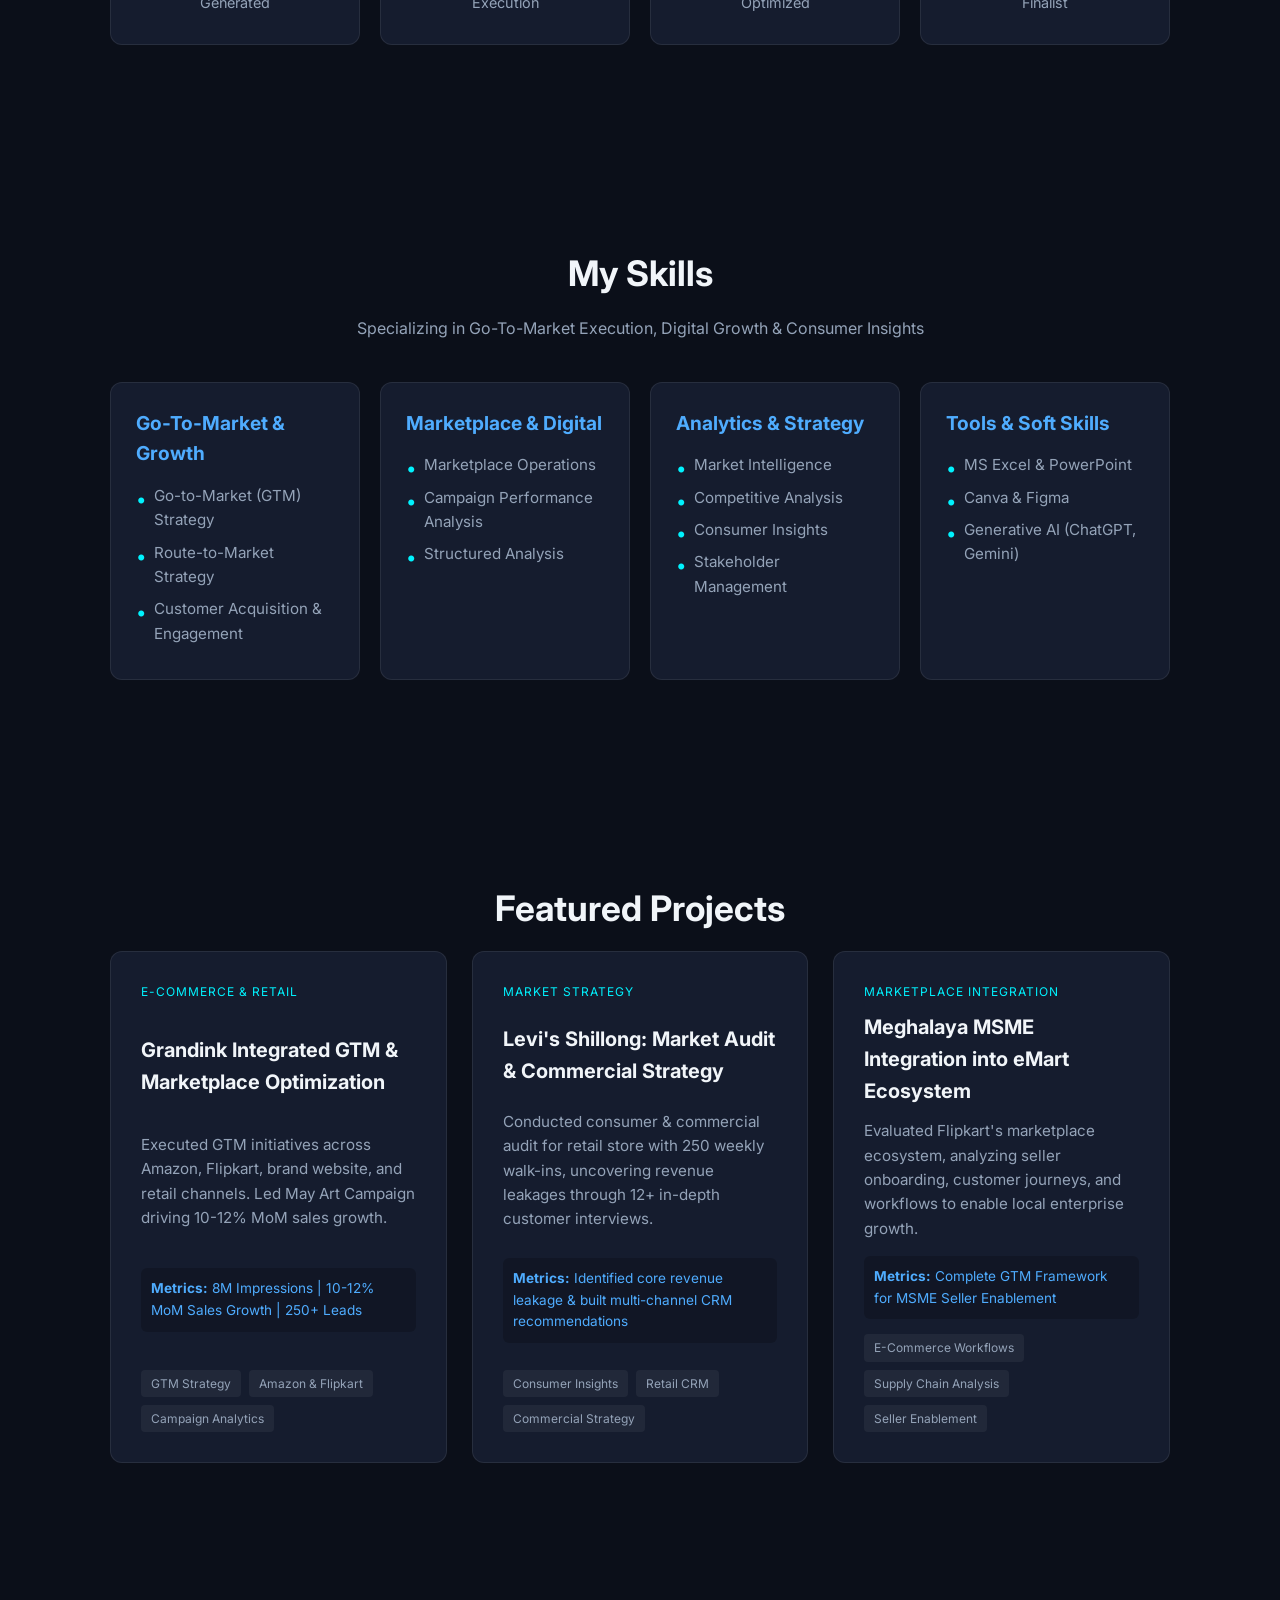
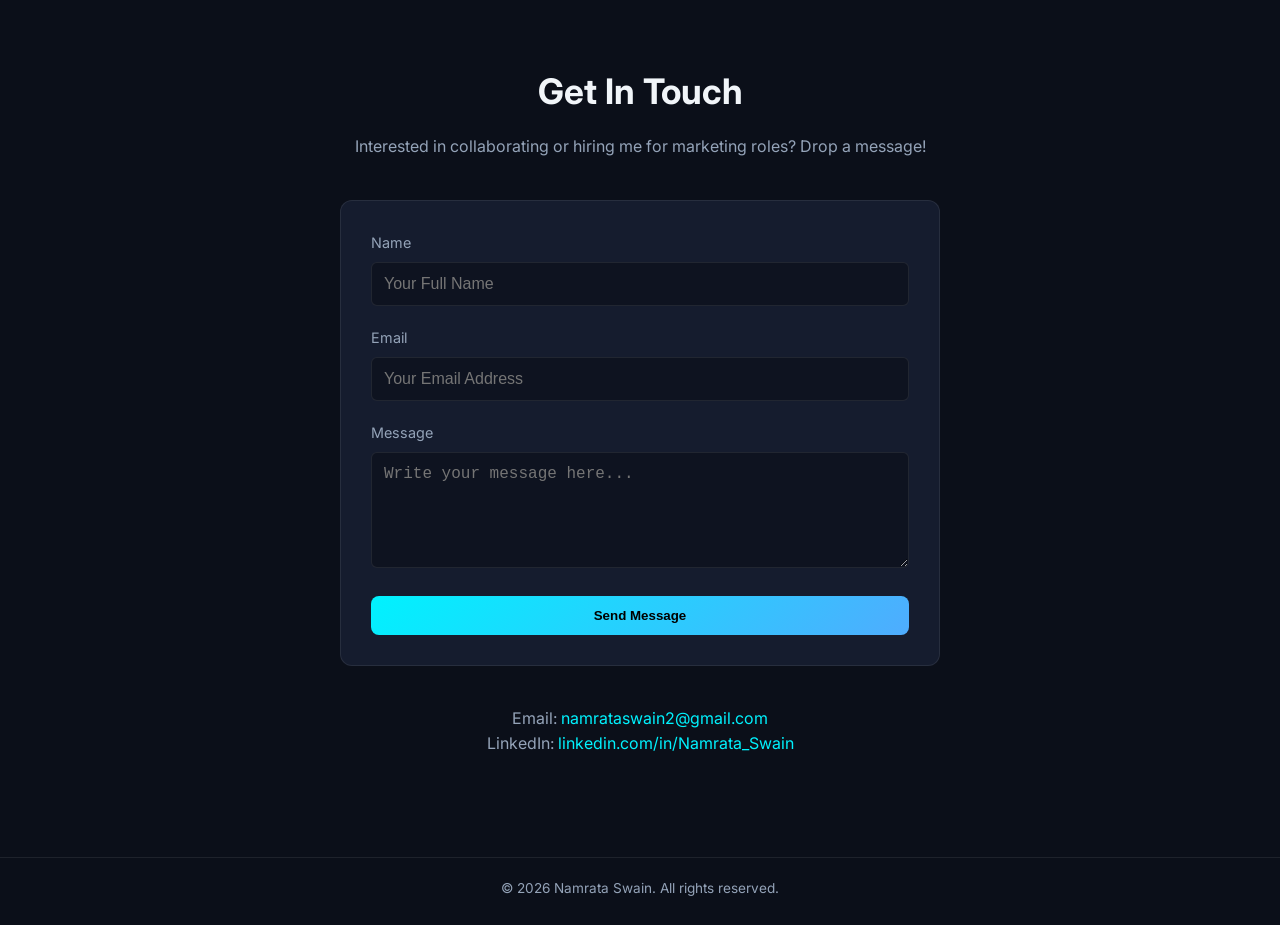
==== commit 9a7ac0c5: "Update skills listed in index.html" ====
--- a/index.html
+++ b/index.html
@@ -102,7 +102,7 @@
           <ul>
             <li>Marketplace Operations</li>
             <li>Campaign Performance Analysis</li>
-            <li>Generative AI (ChatGPT, Gemini)</li>
+            <li>Structured Analysis</li>
           </ul>
         </div>
         <div class="skill-card">
@@ -111,14 +111,15 @@
             <li>Market Intelligence</li>
             <li>Competitive Analysis</li>
             <li>Consumer Insights</li>
+            <li>Stakeholder Management</li>
           </ul>
         </div>
         <div class="skill-card">
           <h3>Tools &amp; Soft Skills</h3>
           <ul>
             <li>MS Excel &amp; PowerPoint</li>
-            <li>Stakeholder Management</li>
-            <li>Structured Analysis</li>
+            <li>Canva &amp; Figma</li>
+            <li>Generative AI (ChatGPT, Gemini)</li>
           </ul>
         </div>
       </div>
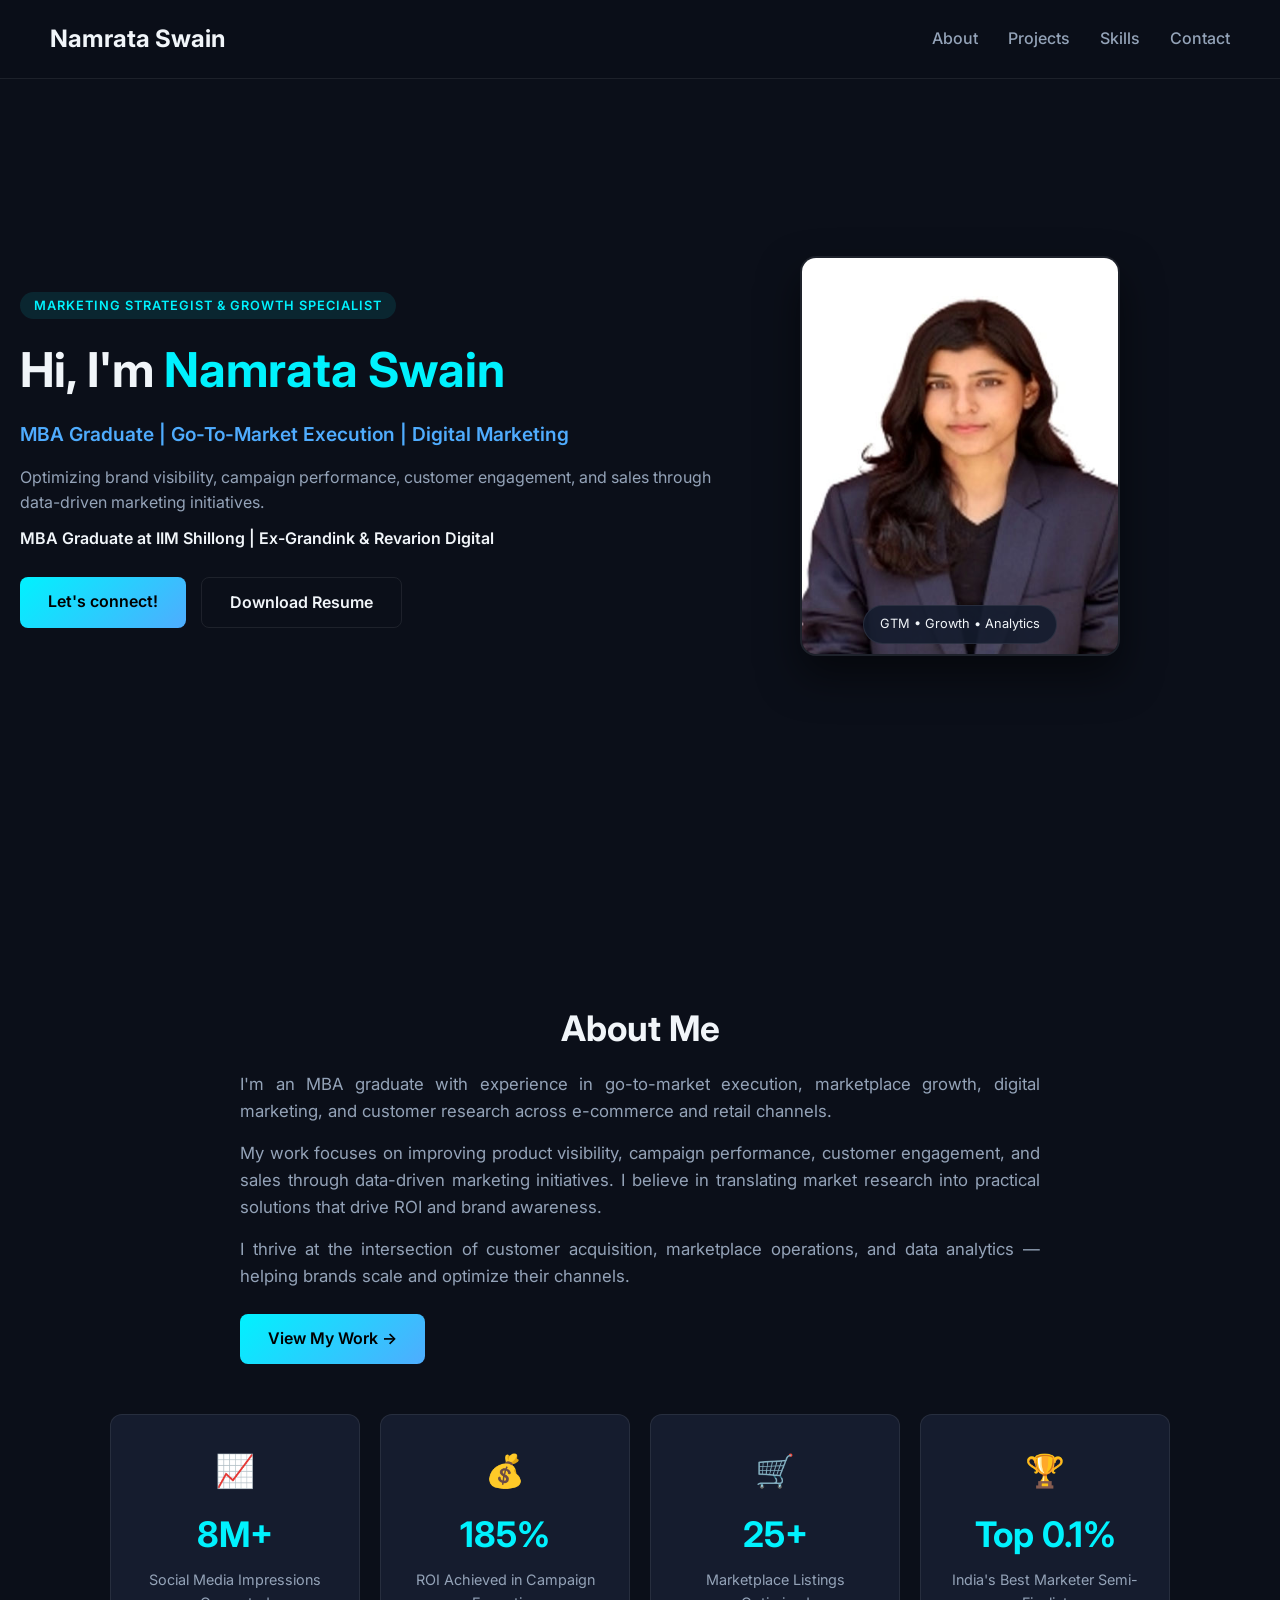
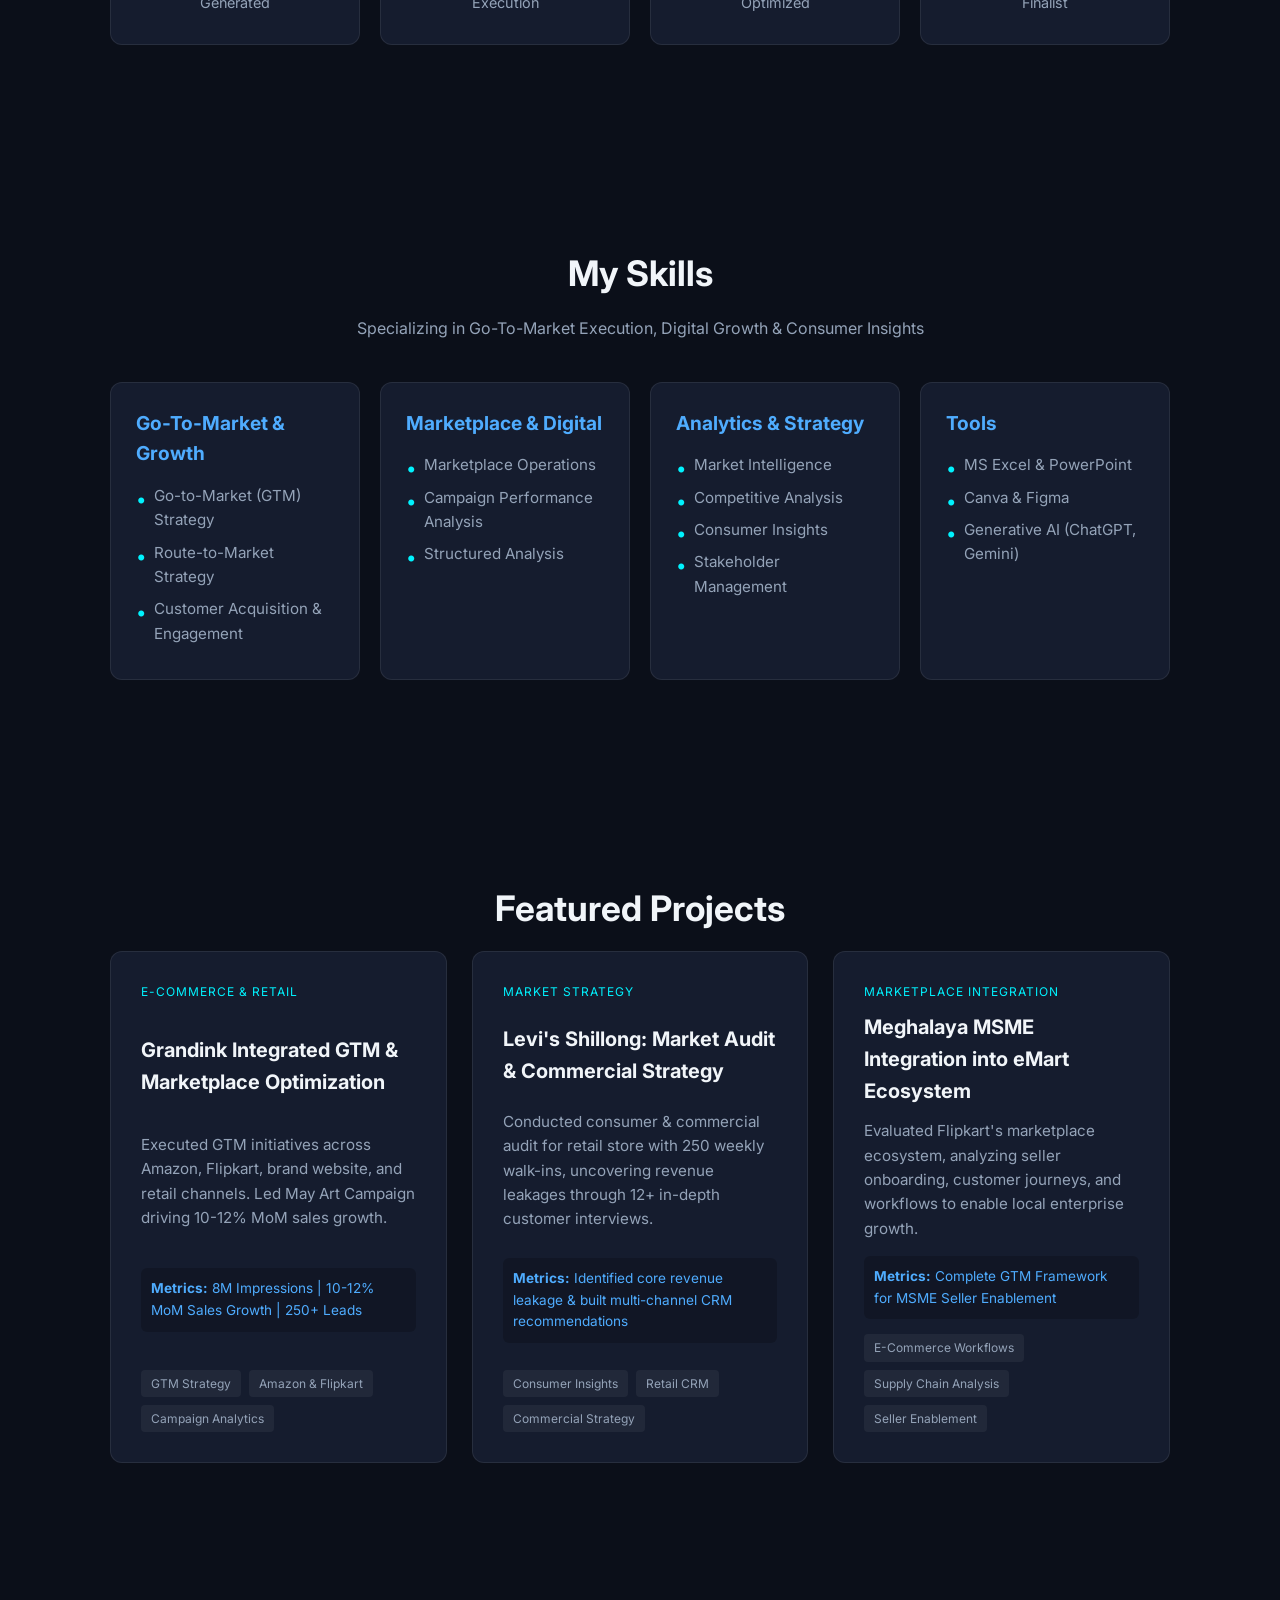
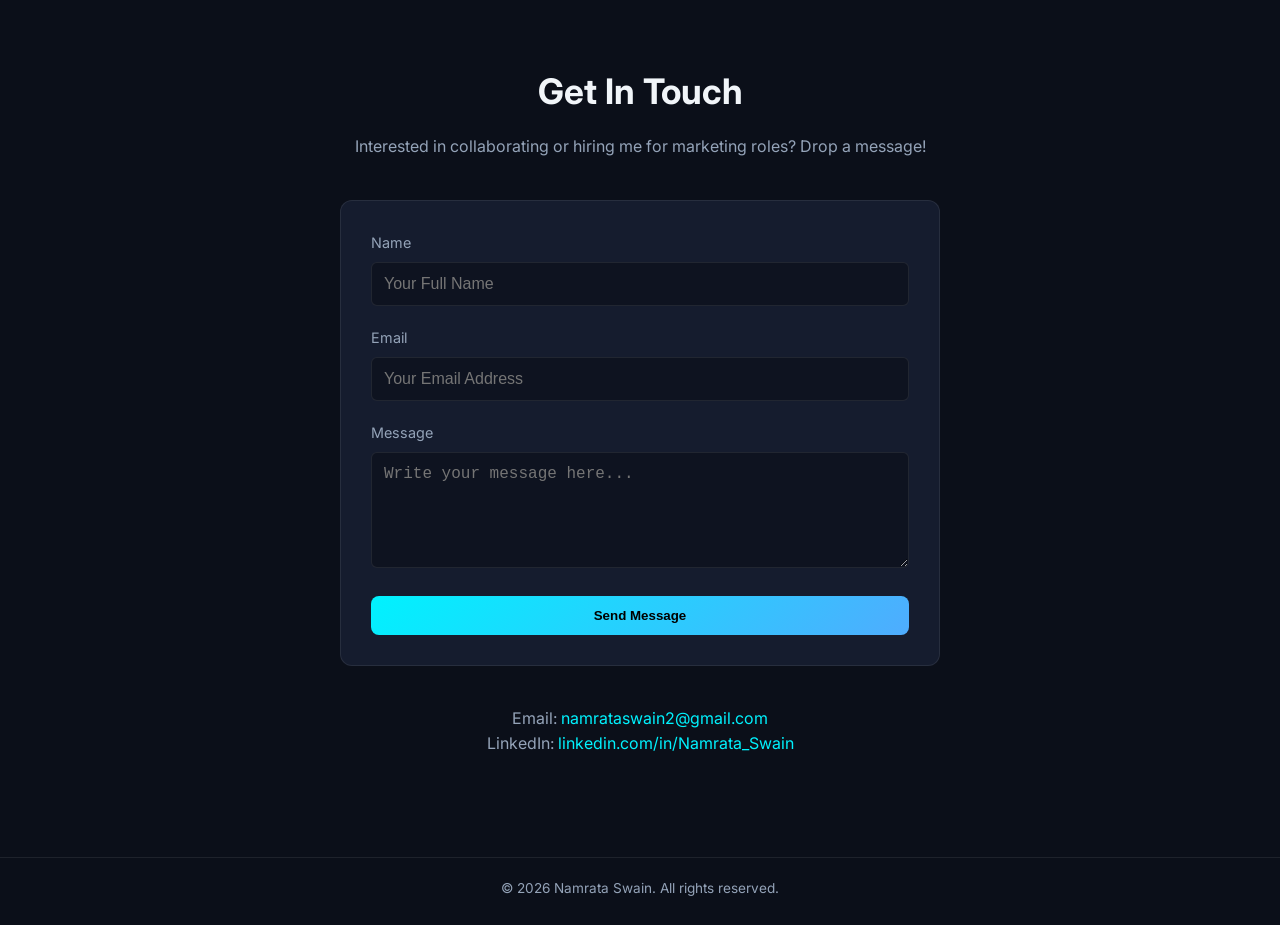
==== commit 728092b3: "Update heading in skill card section" ====
--- a/index.html
+++ b/index.html
@@ -115,7 +115,7 @@
           </ul>
         </div>
         <div class="skill-card">
-          <h3>Tools &amp; Soft Skills</h3>
+          <h3>Tools</h3>
           <ul>
             <li>MS Excel &amp; PowerPoint</li>
             <li>Canva &amp; Figma</li>
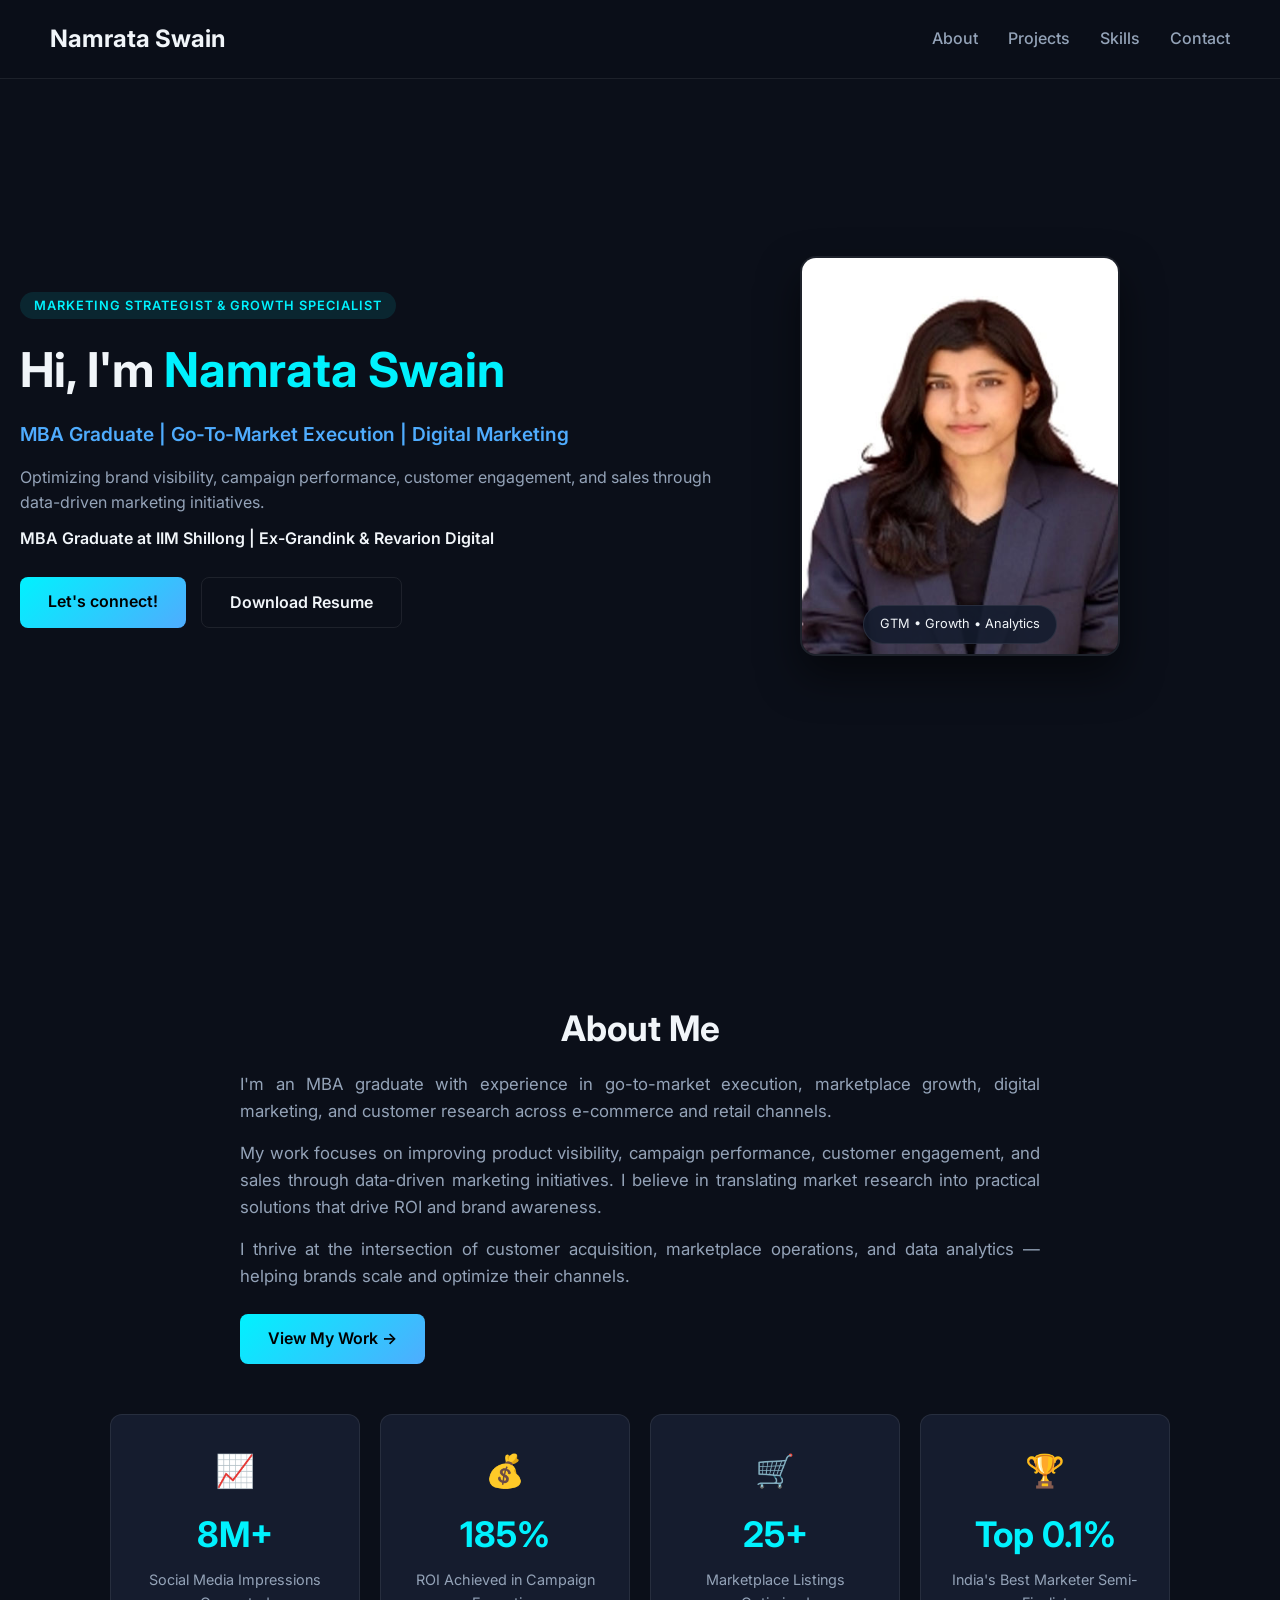
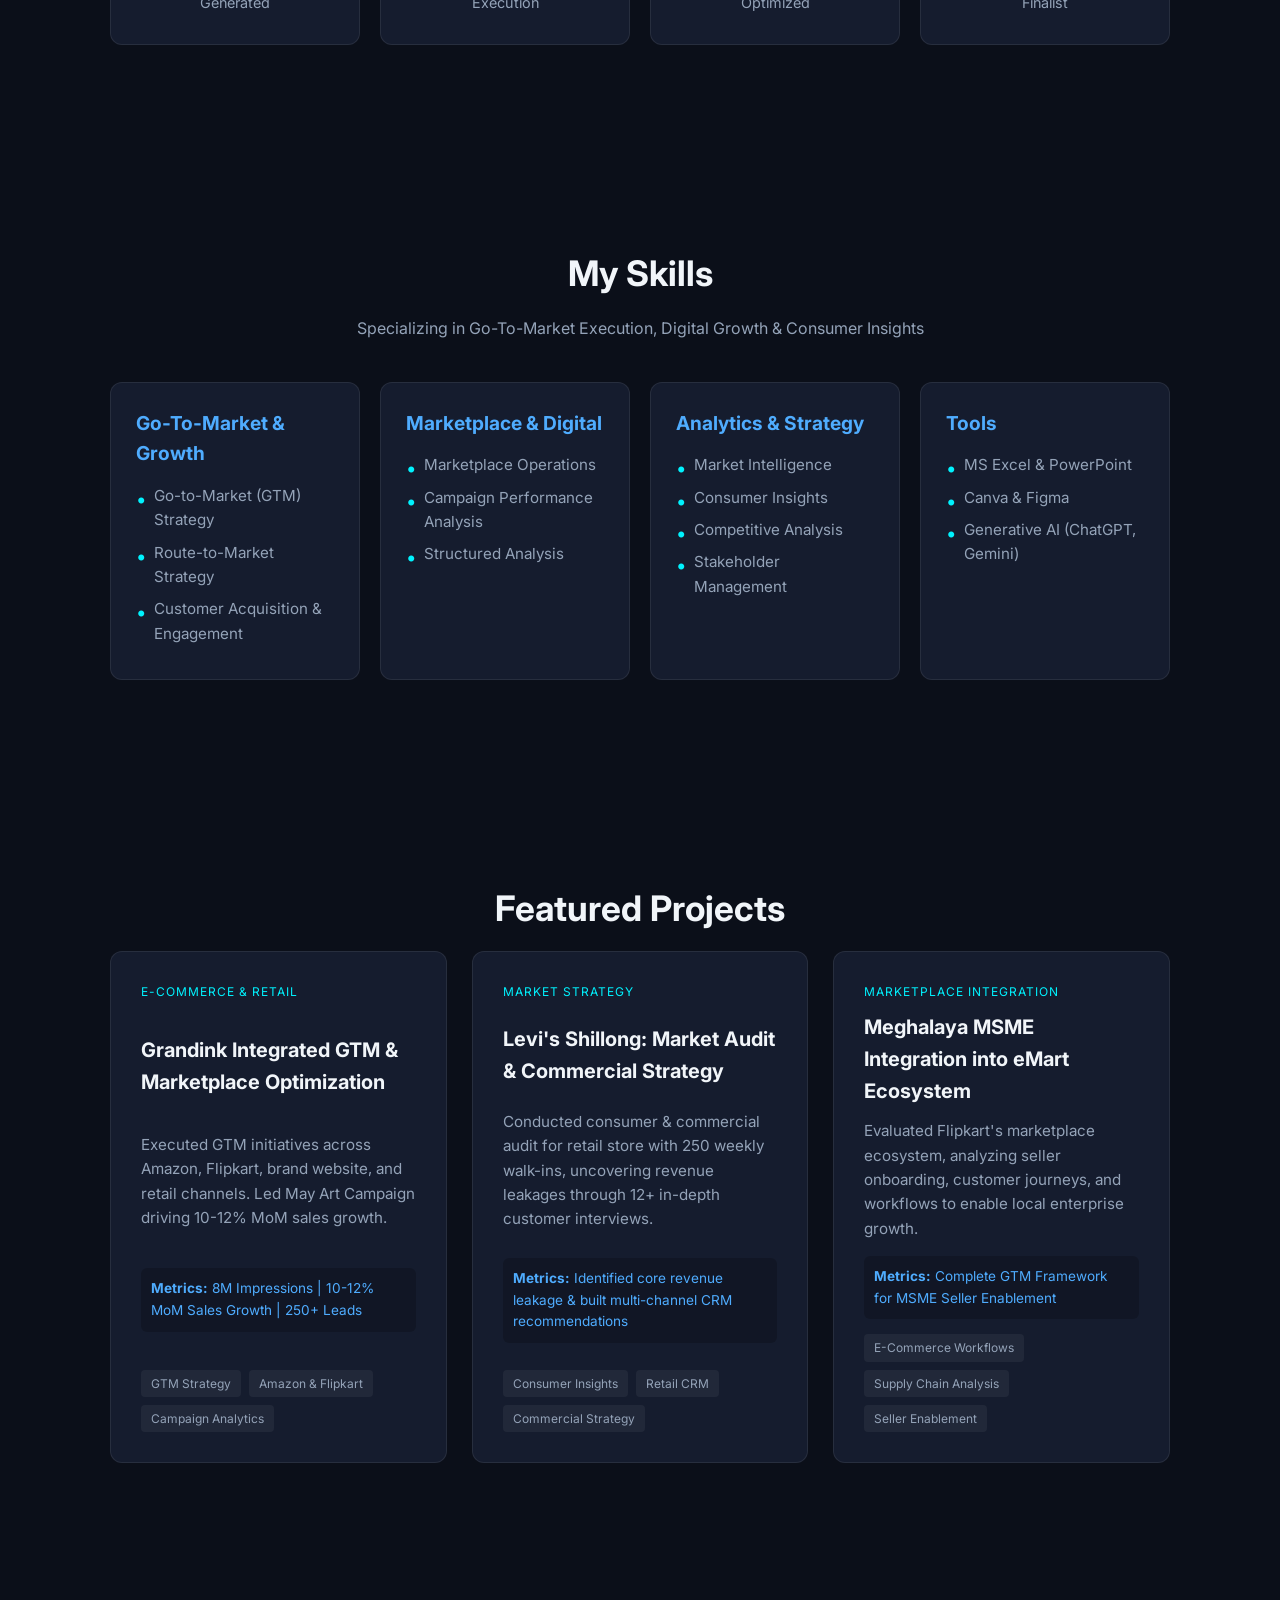
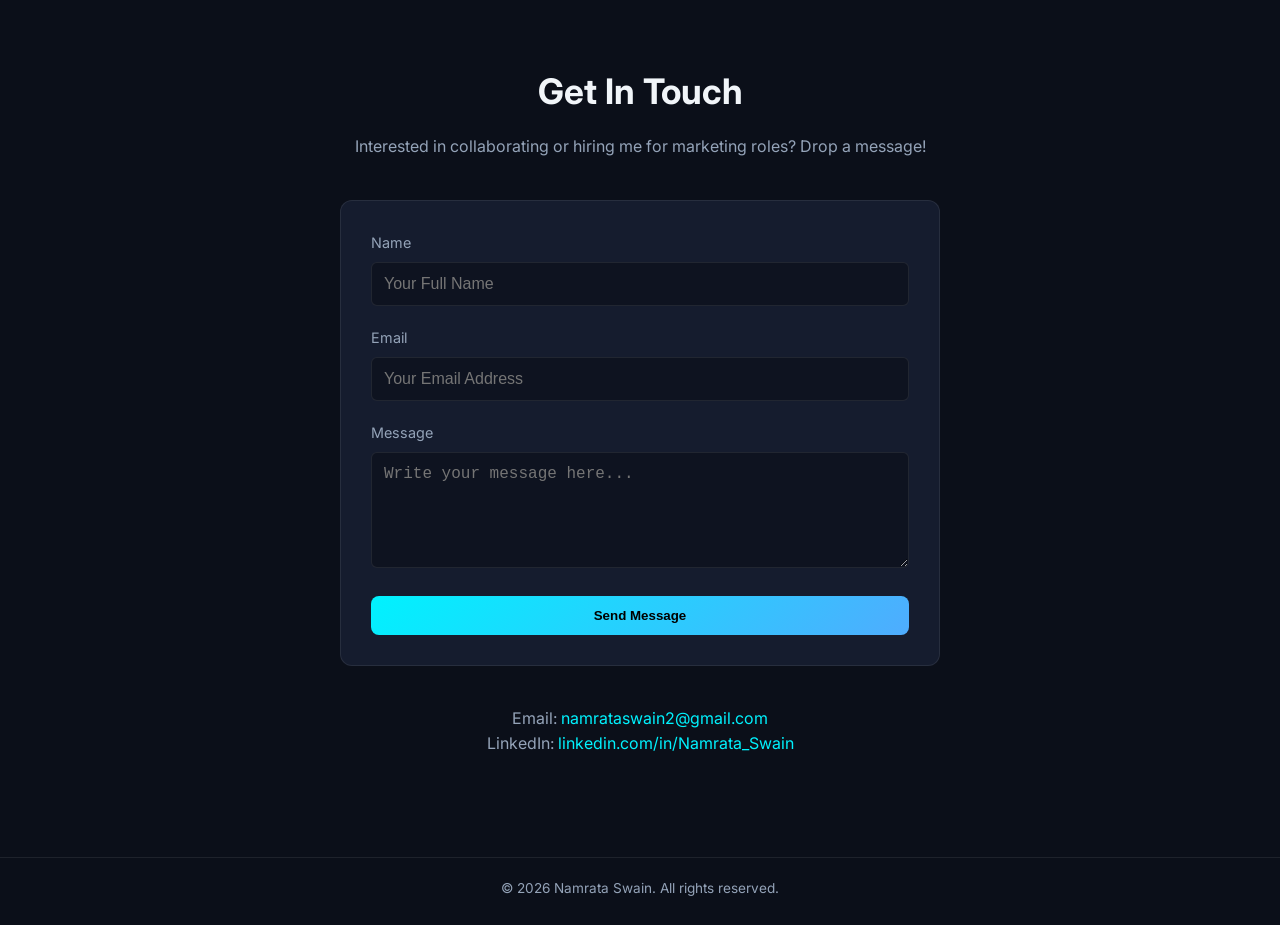
==== commit 36f7641c: "Reorder Competitive Analysis in skill list" ====
--- a/index.html
+++ b/index.html
@@ -109,8 +109,8 @@
           <h3>Analytics &amp; Strategy</h3>
           <ul>
             <li>Market Intelligence</li>
+            <li>Consumer Insights</li>
             <li>Competitive Analysis</li>
-            <li>Consumer Insights</li>
             <li>Stakeholder Management</li>
           </ul>
         </div>
